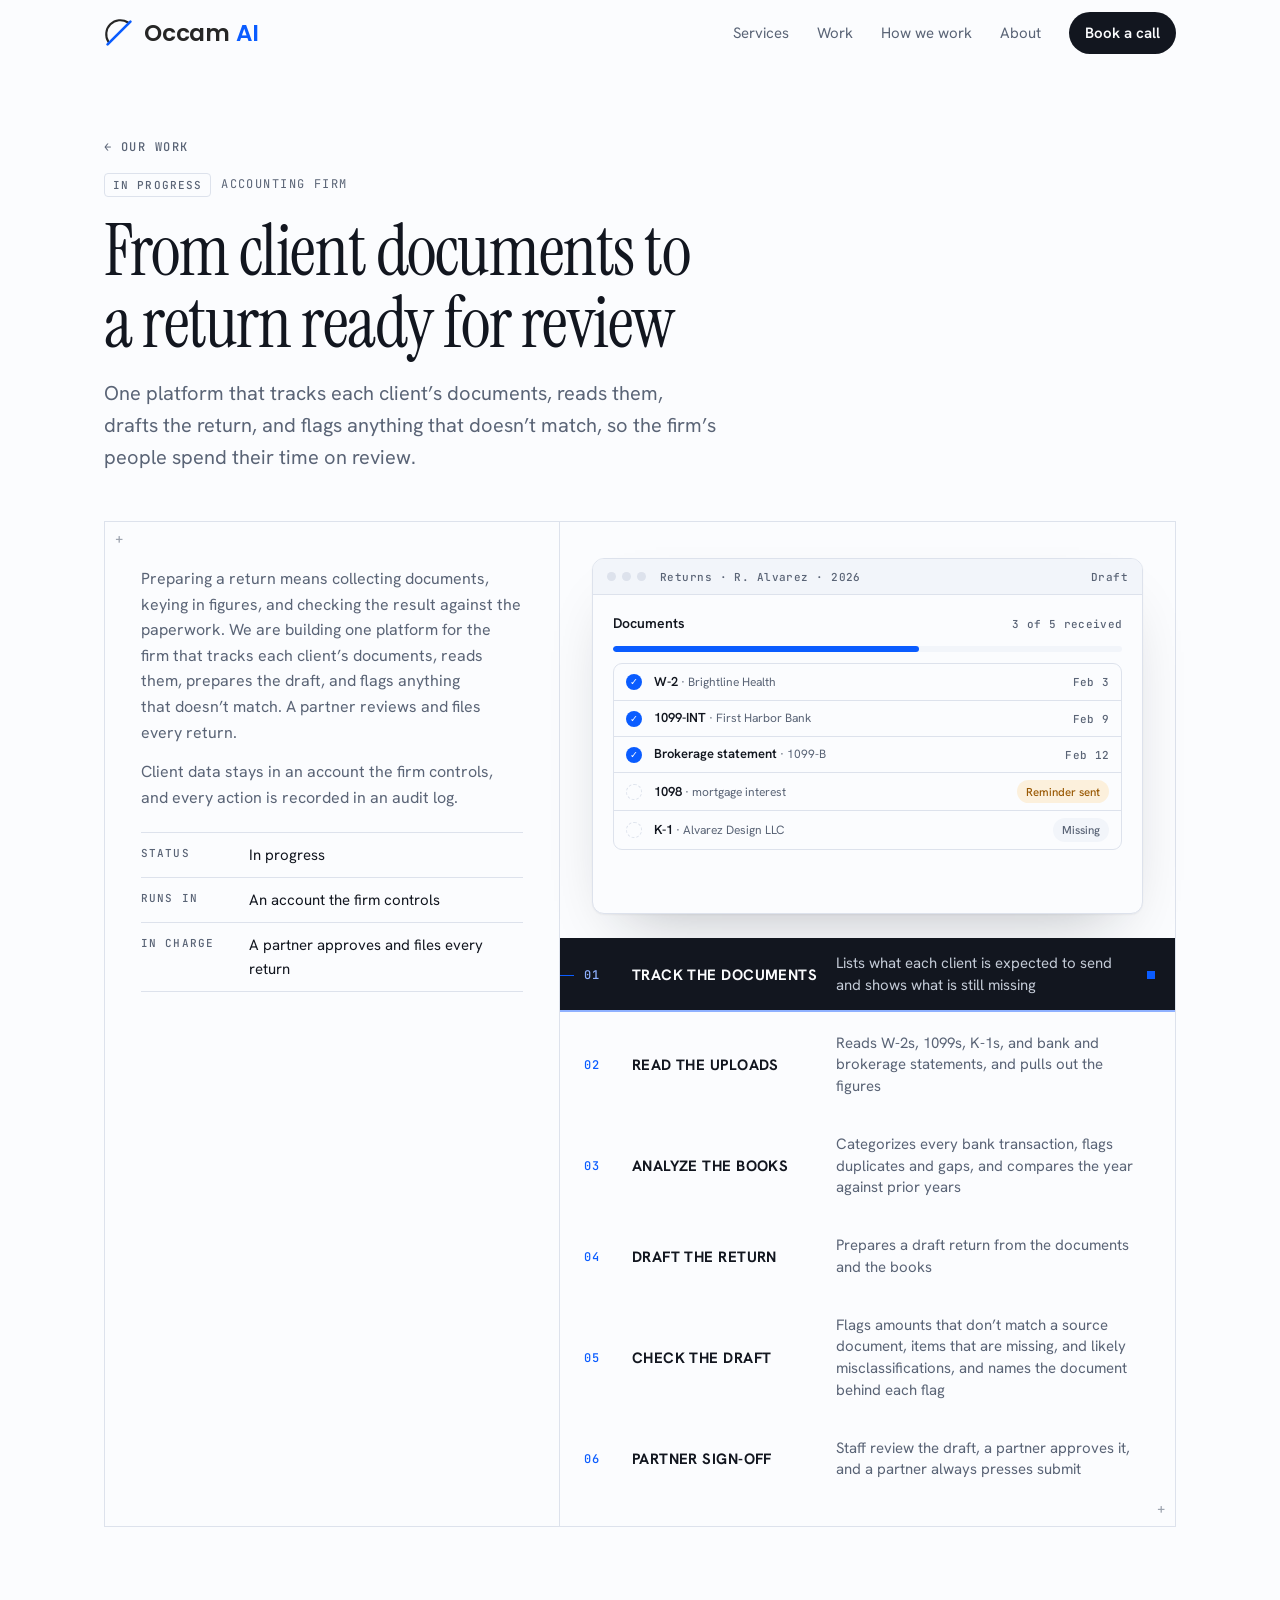
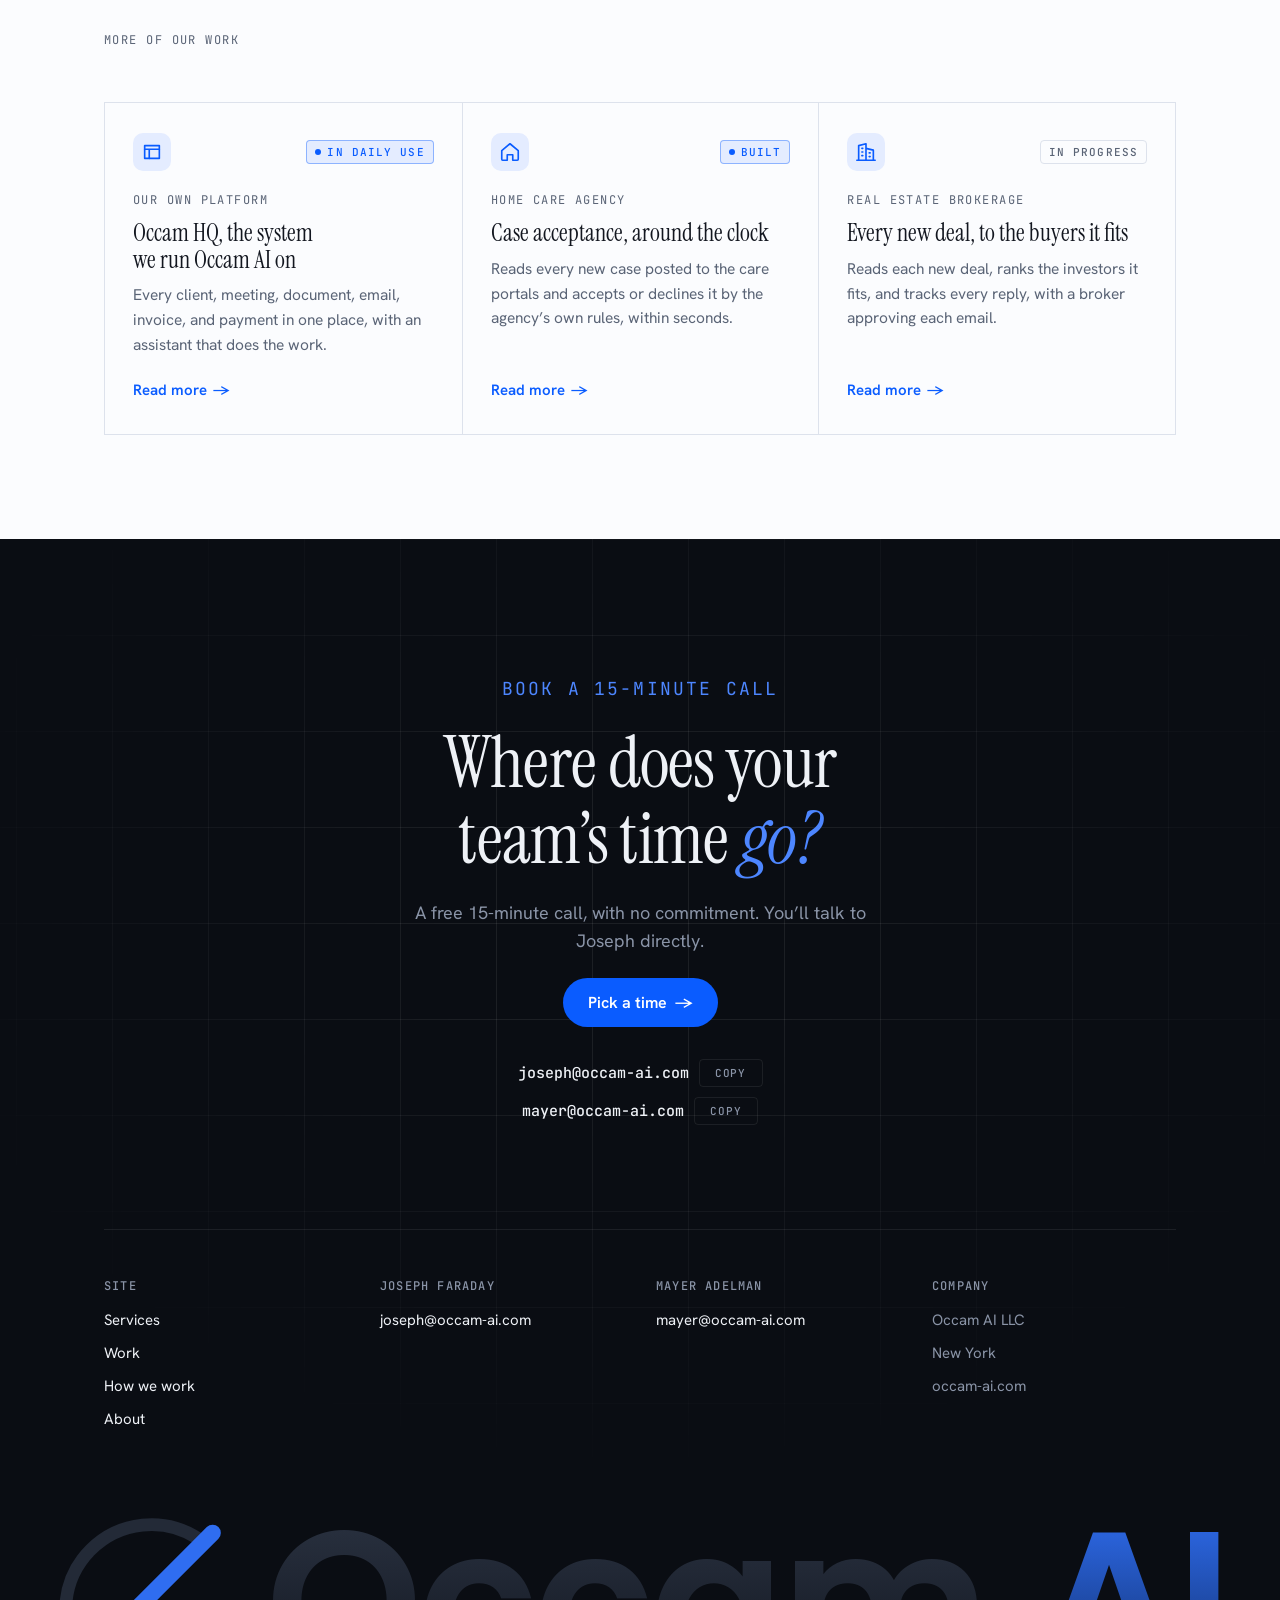
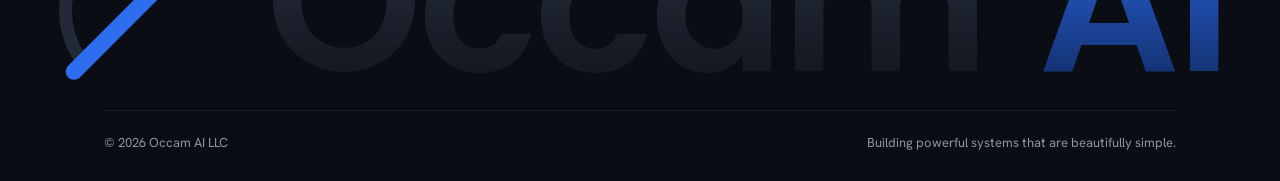
==== work/accounting/index.html @ b61a9ac0 "Landing page: services first, Occam HQ featured, a page per project The three-feed hero screen neede" ====
<!doctype html>
<html lang="en">
<head>
<meta charset="utf-8">
<meta name="viewport" content="width=device-width, initial-scale=1, viewport-fit=cover">
<title>Tax returns for an accounting firm | Occam AI</title>
<meta name="description" content="One platform that tracks each client's documents, reads them, drafts the return, and flags anything that doesn't match, so the firm's people spend their time on review.">
<meta property="og:title" content="Tax returns for an accounting firm | Occam AI">
<meta property="og:description" content="One platform that tracks each client's documents, reads them, drafts the return, and flags anything that doesn't match, so the firm's people spend their time on review.">
<meta property="og:type" content="article">
<meta property="og:url" content="https://occam-ai.com/work/accounting/">
<meta property="og:site_name" content="Occam AI">
<meta property="og:image" content="https://occam-ai.com/brand/occam-og.png">
<meta name="twitter:card" content="summary_large_image">
<link rel="canonical" href="https://occam-ai.com/work/accounting/">
<meta name="theme-color" content="#fbfcfe" media="(prefers-color-scheme: light)">
<meta name="theme-color" content="#0c0f15" media="(prefers-color-scheme: dark)">
<link rel="apple-touch-icon" href="/brand/occam-mark-dark-1024.png">
<link rel="icon" href="data:image/svg+xml,%3Csvg xmlns=%27http://www.w3.org/2000/svg%27 viewBox=%270 0 100 100%27%3E%3Cpath d=%27M80 15 A47 47 0 0 0 15 80%27 fill=%27none%27 stroke=%27%23262626%27 stroke-width=%278%27 stroke-linecap=%27round%27/%3E%3Cline x1=%2788%27 y1=%2712%27 x2=%2712%27 y2=%2788%27 stroke=%27%230a5cff%27 stroke-width=%2710%27 stroke-linecap=%27round%27/%3E%3C/svg%3E">
<link rel="preconnect" href="https://fonts.googleapis.com">
<link rel="preconnect" href="https://fonts.gstatic.com" crossorigin>
<link rel="stylesheet" href="https://fonts.googleapis.com/css2?family=Poppins:wght@600&family=Hanken+Grotesk:wght@400;500;600;700&family=Instrument+Serif:ital@0;1&family=JetBrains+Mono:wght@400;500&display=swap">
<link rel="stylesheet" href="/site.css">
</head>
<body>
<a class="skip" href="#top">Skip to content</a>

<header class="nav">
  <div class="wrap">
    <a class="wordmark" href="/" aria-label="Occam AI home"><svg class="mark" viewBox="0 0 100 100" aria-hidden="true"><path d="M80 15 A47 47 0 0 0 15 80" fill="none" stroke="currentColor" stroke-width="7" stroke-linecap="round"/><line x1="88" y1="12" x2="12" y2="88" stroke="var(--accent)" stroke-width="9" stroke-linecap="round"/></svg><b>Occam</b> <span>AI</span></a>
    <nav aria-label="Main">
      <a href="/#services">Services</a>
      <a href="/#work">Work</a>
      <a href="/#process">How we work</a>
      <a href="/#about">About</a>
      <a class="nav-cta" href="https://calendar.google.com/calendar/appointments/schedules/AcZssZ1BsZFPQtZ1KyxTqXxMqfq23Ot45t5nYzURJD05WegzdyhnSSpEqZoWFcHmvjwesI8s2moPnXZu" target="_blank" rel="noopener">Book a call</a>
    </nav>
  </div>
</header>

<main id="top">
  <div class="wrap">
    <div class="page-head">
      <a class="crumb" href="/#work">&larr; Our work</a>
      <div class="case-meta"><span class="tag">In progress</span><p class="eyebrow">Accounting firm</p></div>
      <h1>From client documents to a return ready for review</h1>
      <p class="lede">One platform that tracks each client&rsquo;s documents, reads them, drafts the return, and flags anything that doesn&rsquo;t match, so the firm&rsquo;s people spend their time on review.</p>
    </div>
  </div>

  <section class="work page-case">
    <div class="wrap">
      <article class="case reveal">
        <div class="case-info">
          <div class="sticky">
            <p>Preparing a return means collecting documents, keying in figures, and checking the result against the paperwork. We are building one platform for the firm that tracks each client&rsquo;s documents, reads them, prepares the draft, and flags anything that doesn&rsquo;t match. A partner reviews and files every return.</p>
            <p>Client data stays in an account the firm controls, and every action is recorded in an audit log.</p>
            <dl class="case-facts">
              <div><dt>Status</dt><dd>In progress</dd></div>
              <div><dt>Runs in</dt><dd>An account the firm controls</dd></div>
              <div><dt>In charge</dt><dd>A partner approves and files every return</dd></div>
            </dl>
          </div>
        </div>
        <div class="case-stage">
        <div class="screen" aria-hidden="true">
          <div class="chrome"><i></i><i></i><i></i><span class="t">Returns &middot; R. Alvarez &middot; 2026</span><span class="r">Draft</span></div>
          <div class="panes">
            <div class="pane">
              <div class="ph st"><b>Documents</b><span class="mono">3 of 5 received</span></div>
              <div class="track st" style="--i:1;--w:60%"><i></i></div>
              <div class="rows" style="--cols:16px minmax(0,1fr) auto">
                <div class="row st" style="--i:2"><span class="ok">&#10003;</span><span class="v">W-2 <small>&middot; Brightline Health</small></span><span class="mono">Feb 3</span></div>
                <div class="row st" style="--i:3"><span class="ok">&#10003;</span><span class="v">1099-INT <small>&middot; First Harbor Bank</small></span><span class="mono">Feb 9</span></div>
                <div class="row st" style="--i:4"><span class="ok">&#10003;</span><span class="v">Brokerage statement <small>&middot; 1099-B</small></span><span class="mono">Feb 12</span></div>
                <div class="row st" style="--i:5"><span class="ok o"></span><span class="v">1098 <small>&middot; mortgage interest</small></span><span class="chip a">Reminder sent</span></div>
                <div class="row st" style="--i:6"><span class="ok o"></span><span class="v">K-1 <small>&middot; Alvarez Design LLC</small></span><span class="chip g">Missing</span></div>
              </div>
            </div>
            <div class="pane">
              <div class="ph st"><b>W-2 &middot; Brightline Health</b><span class="chip b">14 fields read</span></div>
              <div class="read">
                <div class="doc st" style="--i:1"><span class="h"></span><span style="--w:70%"></span><span style="--w:90%"></span><span></span><span style="--w:45%"></span><span style="--w:80%"></span><span style="--w:62%"></span><span></span><span style="--w:76%"></span><span style="--w:54%"></span><span style="--w:88%"></span><span style="--w:40%"></span><span style="--w:72%"></span><i class="scan"></i></div>
                <div class="rows" style="--cols:minmax(0,1fr) auto">
                  <div class="row st fl" style="--i:2"><span class="k">Box 1 &middot; Wages</span><span class="v">$84,210.00</span></div>
                  <div class="row st fl" style="--i:3"><span class="k">Box 2 &middot; Federal tax withheld</span><span class="v">$11,846.00</span></div>
                  <div class="row st fl" style="--i:4"><span class="k">Box 12a &middot; 401(k)</span><span class="v">$9,500.00</span></div>
                  <div class="row st fl" style="--i:5"><span class="k">Box 16 &middot; State wages</span><span class="v">$84,210.00</span></div>
                  <div class="row st fl" style="--i:6"><span class="k">Box 17 &middot; State tax</span><span class="v">$4,512.00</span></div>
                </div>
              </div>
            </div>
            <div class="pane">
              <div class="ph st"><b>Bank transactions</b><span class="mono">1,284 categorized</span></div>
              <div class="rows" style="--cols:96px minmax(0,1fr) 42px">
                <div class="row st" style="--i:1"><span class="k">Payroll</span><span class="track" style="--w:88%"><i></i></span><span class="mono">412</span></div>
                <div class="row st" style="--i:2"><span class="k">Rent</span><span class="track" style="--w:30%"><i></i></span><span class="mono">24</span></div>
                <div class="row st" style="--i:3"><span class="k">Software</span><span class="track" style="--w:56%"><i></i></span><span class="mono">186</span></div>
                <div class="row st" style="--i:4"><span class="k">Travel</span><span class="track" style="--w:40%"><i></i></span><span class="mono">97</span></div>
                <div class="row st" style="--i:5"><span class="k">Meals</span><span class="track" style="--w:64%"><i></i></span><span class="mono">235</span></div>
              </div>
              <div class="chips st" style="--i:7"><span class="chip a">2 possible duplicates</span><span class="chip a">No August statement</span><span class="chip g">Software +38% on 2025</span></div>
            </div>
            <div class="pane">
              <div class="ph st"><b>Form 1040 &middot; draft</b><span class="mono">from 3 documents and the books</span></div>
              <div class="rows" style="--cols:minmax(0,1fr) auto">
                <div class="row st" style="--i:1"><span class="k">Wages</span><span class="v" data-to="84210">84,210</span></div>
                <div class="row st" style="--i:2"><span class="k">Taxable interest</span><span class="v" data-to="642">642</span></div>
                <div class="row st" style="--i:3"><span class="k">Capital gains</span><span class="v" data-to="3905">3,905</span></div>
                <div class="row st" style="--i:4"><span class="k">Business income &middot; Schedule C</span><span class="v" data-to="41370">41,370</span></div>
                <div class="row st fl" style="--i:6"><span class="v">Total income</span><span class="v" data-to="130127">130,127</span></div>
              </div>
            </div>
            <div class="pane">
              <div class="ph st"><b>Checks</b><span class="chip a">3 flags</span></div>
              <div class="rows multi" style="--cols:16px minmax(0,1fr)">
                <div class="row st" style="--i:1"><span class="ok a">!</span><span class="v">Interest is $642 on the draft, $662 on the 1099-INT <small>&middot; First Harbor Bank 1099-INT</small></span></div>
                <div class="row st" style="--i:2"><span class="ok a">!</span><span class="v">K-1 not received yet <small>&middot; Alvarez Design LLC</small></span></div>
                <div class="row st" style="--i:3"><span class="ok a">!</span><span class="v">$1,240 &ldquo;Equipment&rdquo; may need depreciating <small>&middot; bank, Mar 14</small></span></div>
                <div class="row st" style="--i:4"><span class="ok">&#10003;</span><span>Wages and withholding match the W-2</span></div>
                <div class="row st" style="--i:5"><span class="ok">&#10003;</span><span>Capital gains match the 1099-B</span></div>
              </div>
            </div>
            <div class="pane">
              <div class="ph st"><b>Review</b><span class="mono">R. Alvarez &middot; 2026</span></div>
              <div class="tl">
                <div class="st" style="--i:1"><span class="mono">Feb 18</span><b>Draft prepared</b><span class="ok">&#10003;</span></div>
                <div class="st" style="--i:2"><span class="mono">Feb 19</span><b>Flags resolved, 3 of 3</b><span class="ok">&#10003;</span></div>
                <div class="st" style="--i:3"><span class="mono">Feb 19</span><b>Reviewed by J. Park</b><span class="ok">&#10003;</span></div>
                <div class="st" style="--i:4"><span class="mono">Feb 20</span><b>Approved by S. Klein, partner</b><span class="ok">&#10003;</span></div>
              </div>
              <div class="ph st" style="--i:6;justify-content:flex-end;gap:8px"><span class="mono">Only a partner can submit</span><span class="btnx p">Submit return</span></div>
            </div>
          </div>
        </div>
        <ol class="flow" aria-label="How the accounting platform works">
          <li><span class="n">01</span><strong>Track the documents</strong><span class="d">Lists what each client is expected to send and shows what is still missing</span><span class="dot" aria-hidden="true"></span></li>
          <li><span class="n">02</span><strong>Read the uploads</strong><span class="d">Reads W-2s, 1099s, K-1s, and bank and brokerage statements, and pulls out the figures</span><span class="dot" aria-hidden="true"></span></li>
          <li><span class="n">03</span><strong>Analyze the books</strong><span class="d">Categorizes every bank transaction, flags duplicates and gaps, and compares the year against prior years</span><span class="dot" aria-hidden="true"></span></li>
          <li><span class="n">04</span><strong>Draft the return</strong><span class="d">Prepares a draft return from the documents and the books</span><span class="dot" aria-hidden="true"></span></li>
          <li><span class="n">05</span><strong>Check the draft</strong><span class="d">Flags amounts that don&rsquo;t match a source document, items that are missing, and likely misclassifications, and names the document behind each flag</span><span class="dot" aria-hidden="true"></span></li>
          <li><span class="n">06</span><strong>Partner sign-off</strong><span class="d">Staff review the draft, a partner approves it, and a partner always presses submit</span><span class="dot" aria-hidden="true"></span></li>
        </ol>
        </div>
      </article>
    </div>
  </section>

  <section class="next" aria-labelledby="next-h">
    <div class="wrap">
      <div class="section-head"><p class="eyebrow" id="next-h">More of our work</p></div>
      <div class="projects">
        <a class="proj" href="/work/occam-hq/">
          <div class="proj-top"><svg viewBox="0 0 24 24" aria-hidden="true"><path d="M4 5h16v14H4z"/><path d="M4 9h16M9 9v10"/></svg><span class="tag live">In daily use</span></div>
          <p class="eyebrow">Our own platform</p>
          <h3>Occam HQ, the system we run Occam&nbsp;AI&nbsp;on</h3>
          <p>Every client, meeting, document, email, invoice, and payment in one place, with an assistant that does the work.</p>
          <span class="more">Read more <span class="arrow" aria-hidden="true">&rarr;</span></span>
        </a>
        <a class="proj" href="/work/home-care/">
          <div class="proj-top"><svg viewBox="0 0 24 24" aria-hidden="true"><path d="M3 10.5 12 3l9 7.5V20a1 1 0 0 1-1 1h-5v-6H9v6H4a1 1 0 0 1-1-1z"/></svg><span class="tag live">Built</span></div>
          <p class="eyebrow">Home care agency</p>
          <h3>Case acceptance, around the clock</h3>
          <p>Reads every new case posted to the care portals and accepts or declines it by the agency&rsquo;s own rules, within seconds.</p>
          <span class="more">Read more <span class="arrow" aria-hidden="true">&rarr;</span></span>
        </a>
        <a class="proj" href="/work/real-estate/">
          <div class="proj-top"><svg viewBox="0 0 24 24" aria-hidden="true"><path d="M4 21V5l8-2v18M12 8l8 2v11M2 21h20M7.5 8h1M7.5 12h1M7.5 16h1M15.5 13h1M15.5 17h1"/></svg><span class="tag">In progress</span></div>
          <p class="eyebrow">Real estate brokerage</p>
          <h3>Every new deal, to the buyers it fits</h3>
          <p>Reads each new deal, ranks the investors it fits, and tracks every reply, with a broker approving each email.</p>
          <span class="more">Read more <span class="arrow" aria-hidden="true">&rarr;</span></span>
        </a>
      </div>
    </div>
  </section>

  <section id="contact" class="closing">
    <div class="wrap">
      <div class="cta reveal">
        <p class="eyebrow" style="color:var(--d-accent)">Book a 15-minute call</p>
        <h2>Where does your team&rsquo;s time <em>go?</em></h2>
        <p>A free 15-minute call, with no commitment. You&rsquo;ll talk to Joseph directly.</p>
        <a class="btn btn-primary" href="https://calendar.google.com/calendar/appointments/schedules/AcZssZ1BsZFPQtZ1KyxTqXxMqfq23Ot45t5nYzURJD05WegzdyhnSSpEqZoWFcHmvjwesI8s2moPnXZu" target="_blank" rel="noopener">Pick a time <span class="arrow" aria-hidden="true">&rarr;</span></a>
        <div class="email-list">
          <div class="email-row">
            <a class="email" href="mailto:joseph@occam-ai.com">joseph@occam-ai.com</a>
            <button class="copy" type="button" data-copy="joseph@occam-ai.com" aria-label="Copy Joseph's email">Copy</button>
          </div>
          <div class="email-row">
            <a class="email" href="mailto:mayer@occam-ai.com">mayer@occam-ai.com</a>
            <button class="copy" type="button" data-copy="mayer@occam-ai.com" aria-label="Copy Mayer's email">Copy</button>
          </div>
        </div>
      </div>

      <footer>
        <div class="foot-cols">
          <div>
            <h4>Site</h4>
            <ul>
              <li><a href="/#services">Services</a></li>
              <li><a href="/#work">Work</a></li>
              <li><a href="/#process">How we work</a></li>
              <li><a href="/#about">About</a></li>
            </ul>
          </div>
          <div>
            <h4>Joseph Faraday</h4>
            <ul>
              <li><a href="mailto:joseph@occam-ai.com">joseph@occam-ai.com</a></li>
            </ul>
          </div>
          <div>
            <h4>Mayer Adelman</h4>
            <ul>
              <li><a href="mailto:mayer@occam-ai.com">mayer@occam-ai.com</a></li>
            </ul>
          </div>
          <div>
            <h4>Company</h4>
            <ul>
              <li>Occam AI LLC</li>
              <li>New York</li>
              <li>occam-ai.com</li>
            </ul>
          </div>
        </div>
        <div class="bigmark" aria-hidden="true">
          <svg viewBox="0 0 100 100"><path d="M80 15 A47 47 0 0 0 15 80" fill="none" stroke="currentColor" stroke-width="7" stroke-linecap="round"/><line x1="88" y1="12" x2="12" y2="88" stroke="#2f6df0" stroke-width="9" stroke-linecap="round"/></svg>
          <span class="o">Occam</span><span class="a">AI</span>
        </div>
        <div class="legal">
          <span>&copy; <span id="year">2026</span> Occam AI LLC</span>
          <span>Building powerful systems that are beautifully simple.</span>
        </div>
      </footer>
    </div>
  </section>
</main>

<script src="/site.js"></script>
</body>
</html>
---- site.css ----
/* Layout: a centered hero over a drifting grid ribbon, ruled "blueprint" bands for the work,
   and a dark closing section. The logo's blue razor line is the one accent throughout. */
:root {
  --bg: #fbfcfe;
  --surface: #f2f5fa;
  --fg: #12161f;
  --muted: #5a6476;
  --line: #dde2ec;
  --accent: #0a5cff;
  --ink: #262626;
  --accent-soft: #e4ecff;
  --grid-line: rgba(18, 22, 31, 0.085);
  --step-bg: #12161f; --step-fg: #fbfcfe; --step-muted: #c3cad6; --step-n: #8fb1ff;
  --amber: #9a5a06; --amber-soft: #fcf0dc;
  --shadow: 0 1px 2px rgba(18, 22, 31, .05), 0 30px 64px -32px rgba(18, 22, 31, .3);
  --font-display: "Instrument Serif", Georgia, "Times New Roman", serif;
  --font-body: "Hanken Grotesk", system-ui, -apple-system, "Segoe UI", sans-serif;
  --font-mono: "JetBrains Mono", ui-monospace, "SF Mono", Menlo, monospace;
  --font-brand: "Poppins", "Hanken Grotesk", system-ui, sans-serif;
  --max: 1120px;
  color-scheme: light;
}
@media (prefers-color-scheme: dark) {
  :root:not([data-theme="light"]) {
    --bg: #0c0f15; --surface: #131822; --fg: #e8ecf3; --muted: #97a1b3;
    --line: #242c39; --accent: #4d86ff; --ink: #eef1f6; --accent-soft: #18223a;
    --grid-line: rgba(232, 236, 243, 0.075); color-scheme: dark;
    --step-bg: #18223a; --step-fg: #f3f6fb; --step-muted: #b4bfd2; --step-n: #8fb1ff;
    --amber: #f0b45a; --amber-soft: #2b2214; --shadow: 0 1px 2px rgba(0, 0, 0, .3), 0 30px 64px -32px rgba(0, 0, 0, .8);
  }
}
:root[data-theme="dark"] {
  --bg: #0c0f15; --surface: #131822; --fg: #e8ecf3; --muted: #97a1b3;
  --line: #242c39; --accent: #4d86ff; --ink: #eef1f6; --accent-soft: #18223a;
  --grid-line: rgba(232, 236, 243, 0.075); color-scheme: dark;
  --step-bg: #18223a; --step-fg: #f3f6fb; --step-muted: #b4bfd2; --step-n: #8fb1ff;
  --amber: #f0b45a; --amber-soft: #2b2214; --shadow: 0 1px 2px rgba(0, 0, 0, .3), 0 30px 64px -32px rgba(0, 0, 0, .8);
}
* { box-sizing: border-box; }
html { scroll-behavior: smooth; scroll-padding-top: 76px; }
@media (prefers-reduced-motion: reduce) { html { scroll-behavior: auto; } }
body {
  margin: 0; background: var(--bg); color: var(--fg);
  font-family: var(--font-body); font-size: 17px; line-height: 1.6;
  -webkit-font-smoothing: antialiased; overflow-x: clip;
}
a { color: inherit; }
::selection { background: var(--accent); color: #fff; }
.skip { position: absolute; left: 16px; top: -64px; z-index: 30; background: var(--fg); color: var(--bg); padding: 10px 16px; border-radius: 999px; font-weight: 600; font-size: 15px; text-decoration: none; transition: top .15s; }
.skip:focus { top: 12px; }
a:focus-visible, button:focus-visible { outline: 2px solid var(--accent); outline-offset: 3px; border-radius: 4px; }
.wrap { max-width: var(--max); margin: 0 auto; padding-inline: 24px; }
@media (max-width: 480px) { .wrap { padding-inline: 16px; } }

/* Nav */
header.nav {
  position: sticky; top: 0; z-index: 20; padding-top: env(safe-area-inset-top, 0px);
  background: color-mix(in srgb, var(--bg) 86%, transparent);
  backdrop-filter: blur(12px); -webkit-backdrop-filter: blur(12px);
  border-bottom: 1px solid transparent; transition: border-color .2s, background .2s;
}
header.nav.scrolled { border-bottom-color: var(--line); }
.nav .wrap { display: flex; align-items: center; justify-content: space-between; gap: 16px; padding-block: 12px; }
.wordmark { display: inline-flex; align-items: center; gap: 10px; font-family: var(--font-brand); font-weight: 600; font-size: 23px; letter-spacing: -0.01em; text-decoration: none; color: var(--ink); }
.wordmark b { font-weight: 600; }
.wordmark .mark { width: 30px; height: 30px; flex: none; }
.wordmark span { color: var(--accent); margin-left: -0.15em; }
.nav nav { display: flex; align-items: center; gap: 28px; font-size: 15px; }
.nav nav a { text-decoration: none; color: var(--muted); transition: color .15s; }
.nav nav a:hover, .nav nav a[aria-current] { color: var(--fg); }
.nav nav a:not(.nav-cta) { position: relative; padding-block: 6px; }
.nav nav a:not(.nav-cta)::after { content: ""; position: absolute; left: 0; right: 0; bottom: 0; height: 1.5px; background: var(--accent); transform: scaleX(0); transform-origin: left; transition: transform .25s ease; }
.nav nav a[aria-current]::after { transform: scaleX(1); }
@media (prefers-reduced-motion: reduce) { .nav nav a:not(.nav-cta)::after, .skip, .btn .arrow, .cell::after, .flow li, .flow li::before { transition: none; } }
.nav nav a.nav-cta {
  color: var(--bg); background: var(--fg); font-weight: 600; padding: 9px 16px; border-radius: 999px;
}
.nav nav a.nav-cta:hover { color: var(--bg); background: var(--accent); }
@media (max-width: 720px) { .nav nav a:not(.nav-cta) { display: none; } }

/* Type */
.eyebrow { font-family: var(--font-mono); font-size: 12px; letter-spacing: 0.12em; text-transform: uppercase; color: var(--muted); margin: 0; }
.eyebrow.blue { color: var(--accent); }
h1, h2, h3 { text-wrap: balance; margin: 0; }
h1 { font-family: var(--font-display); font-weight: 400; font-size: clamp(46px, 7.6vw, 92px); line-height: 1; letter-spacing: -0.02em; }
h1 em, h2 em { font-style: italic; color: var(--accent); }
h2 { font-family: var(--font-display); font-weight: 400; font-size: clamp(34px, 4.6vw, 54px); line-height: 1.05; letter-spacing: -0.01em; }
h3 { font-size: 19px; font-weight: 600; line-height: 1.3; }
p { margin: 0; text-wrap: pretty; }
.lede { font-size: clamp(18px, 2vw, 20px); color: var(--muted); max-width: 56ch; }

section { padding-block: 104px; }
@media (max-width: 640px) { section { padding-block: 68px; } }
.section-head { display: grid; gap: 16px; margin-bottom: 52px; max-width: 720px; }

/* Buttons */
.btn {
  display: inline-flex; align-items: center; gap: 8px; padding: 13px 24px; border-radius: 999px;
  font: 600 16px var(--font-body); text-decoration: none; border: 1px solid transparent; cursor: pointer;
  transition: background .15s, border-color .15s, transform .15s;
}
.btn-primary { background: #0a5cff; color: #fff; }
.btn-primary:hover { background: #0047d6; }
.btn:active { transform: translateY(1px); }
.btn-ghost { border-color: var(--line); color: var(--fg); background: var(--bg); }
.btn-ghost:hover { border-color: var(--muted); }
.btn .arrow { transition: transform .15s; }
.btn:hover .arrow { transform: translateX(3px); }

/* Hero */
.hero { position: relative; padding-block: 0; overflow: hidden; }
#grid { position: absolute; inset: 0; width: 100%; height: 100%; pointer-events: none;
  -webkit-mask-image: linear-gradient(to bottom, #000 55%, transparent 92%);
          mask-image: linear-gradient(to bottom, #000 55%, transparent 92%); }
.hero-inner { position: relative; display: grid; justify-items: center; text-align: center; gap: 26px; padding-block: 108px 72px; }
.hero-inner h1 { max-width: 17ch; }
.hero-inner .lede { max-width: 50ch; color: var(--fg); opacity: .78; }
.actions { display: flex; flex-wrap: wrap; justify-content: center; align-items: center; gap: 12px; margin-top: 10px; }
.ticks { font: 500 13px var(--font-mono); color: var(--accent); letter-spacing: 0.3em; user-select: none; }
@media (max-width: 640px) { .hero-inner { padding-block: 84px 48px; } .ticks { display: none; } }

/* Razor band */
.razor { padding-block: 0; }
.razor .wrap { position: relative; display: grid; justify-items: center; text-align: center; gap: 14px; padding-block: 72px; border-block: 1px solid var(--line); overflow: hidden; }
.razor svg { width: 44px; height: 44px; color: var(--ink); }
.razor blockquote { margin: 0; display: grid; gap: 12px; justify-items: center; }
.razor q { font-family: var(--font-display); font-style: italic; font-size: clamp(28px, 4vw, 46px); line-height: 1.12; quotes: none; max-width: 22ch; }
.razor cite { font-style: normal; font-size: 15px; color: var(--muted); max-width: 54ch; }

/* Work: ruled blueprint bands */
.work-head { display: grid; grid-template-columns: 1.25fr 1fr; border: 1px solid var(--line); border-bottom: 0; }
.work-head > div { padding: 36px; display: grid; gap: 14px; align-content: end; }
.work-head > div + div { border-left: 1px solid var(--line); }
.work-head p:not(.eyebrow) { color: var(--muted); }
.case { position: relative; display: grid; grid-template-columns: minmax(0, 0.85fr) minmax(0, 1.15fr); border: 1px solid var(--line); border-bottom: 0; }
.case:last-child { border-bottom: 1px solid var(--line); }
.case::before, .case::after { content: "+"; position: absolute; font: 400 14px/1 var(--font-mono); color: var(--muted); opacity: .6; }
.case::before { left: 10px; top: 10px; }
.case::after { right: 10px; bottom: 10px; }
.case-info { padding: 44px 36px; display: grid; gap: 14px; align-content: start; border-right: 1px solid var(--line); }
.case-info .sticky { position: sticky; top: 100px; display: grid; gap: 14px; }
.case-meta { display: flex; flex-wrap: wrap; align-items: center; gap: 10px; }
.tag { font: 500 11px var(--font-mono); letter-spacing: 0.1em; text-transform: uppercase; padding: 4px 8px; border: 1px solid var(--line); border-radius: 4px; color: var(--muted); }
.tag.live { color: var(--accent); border-color: color-mix(in srgb, var(--accent) 40%, transparent); background: var(--accent-soft); }
.case-info h3 { font-family: var(--font-display); font-weight: 400; font-size: clamp(28px, 3vw, 36px); line-height: 1.08; }
.case-info p { color: var(--muted); font-size: 16px; }
.flow { list-style: none; margin: 0; padding: 36px 0; display: grid; align-content: center; gap: 6px; }
.flow li {
  position: relative; display: grid; grid-template-columns: 34px minmax(0, 190px) minmax(0, 1fr) 8px; gap: 14px; align-items: center;
  padding: 15px 20px 15px 24px; color: var(--fg);
  transition: background .25s ease, color .25s ease;
}
.flow .n { font: 500 12px var(--font-mono); letter-spacing: 0.08em; color: var(--accent); }
.flow strong { font-size: 15px; font-weight: 700; letter-spacing: 0.03em; text-transform: uppercase; }
.flow .d { font-size: 15px; line-height: 1.45; color: var(--muted); transition: color .25s ease; }
.flow .dot { width: 8px; height: 8px; background: var(--accent); opacity: 0; transition: opacity .25s ease; }
.flow li::before { content: ""; position: absolute; left: 0; top: 50%; width: 14px; height: 1px; background: var(--accent); transform: scaleX(0); transform-origin: left; transition: transform .3s ease; }
.flow li.on { background: var(--step-bg); color: var(--step-fg); }
.flow li.on .d { color: var(--step-muted); }
.flow li.on .n { color: var(--step-n); }
.flow li.on .dot { opacity: 1; }
.flow li.on::before { transform: scaleX(1); }
@media (max-width: 900px) {
  .work-head, .case { grid-template-columns: 1fr; }
  .work-head > div + div { border-left: 0; border-top: 1px solid var(--line); }
  .work-head > div { padding: 28px 24px; }
  .case-info { border-right: 0; border-bottom: 1px solid var(--line); padding: 36px 24px 28px; }
  .case-info .sticky { position: static; }
  .flow { padding: 16px 0; }
}
@media (max-width: 560px) {
  .flow li { grid-template-columns: 30px minmax(0, 1fr); padding: 14px 16px; row-gap: 4px; }
  .flow .d { grid-column: 2; }
  .flow .dot { display: none; }
}

/* Services */
.services { display: grid; grid-template-columns: repeat(3, 1fr); border: 1px solid var(--line); }
.service { padding: 32px 28px 36px; display: grid; gap: 12px; align-content: start; min-width: 0; position: relative; transition: background .2s; }
.service + .service { border-left: 1px solid var(--line); }
.service:hover { background: var(--surface); }
.service p { color: var(--muted); font-size: 16px; }
.service .label { font: 500 12px var(--font-mono); letter-spacing: 0.1em; text-transform: uppercase; color: var(--muted); }
@media (max-width: 820px) {
  .services { grid-template-columns: 1fr; }
  .service + .service { border-left: 0; border-top: 1px solid var(--line); }
}

/* Process */
.alt { background: var(--surface); border-block: 1px solid var(--line); }
.steps { list-style: none; margin: 0; padding: 0; display: grid; grid-template-columns: repeat(3, 1fr); gap: 0; position: relative; }
.steps::before { content: ""; position: absolute; left: 0; right: 0; top: 7px; height: 1px; background: var(--line); }
.steps li { display: grid; gap: 12px; align-content: start; min-width: 0; padding-right: 36px; position: relative; padding-top: 44px; }
.steps li::before { content: ""; position: absolute; left: 0; top: 0; width: 15px; height: 15px; background: var(--accent); }
.steps .when { font: 500 12px var(--font-mono); letter-spacing: 0.1em; text-transform: uppercase; color: var(--accent); }
.steps h3 { font-family: var(--font-display); font-weight: 400; font-size: 30px; line-height: 1.1; }
.steps p { color: var(--muted); font-size: 16px; }
@media (max-width: 760px) {
  .steps { grid-template-columns: 1fr; gap: 36px; }
  .steps::before { left: 7px; right: auto; top: 0; bottom: 0; width: 1px; height: auto; }
  .steps li { padding: 0 0 0 40px; }
}

/* About */
.about { display: grid; gap: 56px; }
.about-story { display: grid; grid-template-columns: 1fr 1fr; gap: 48px; align-items: start; }
.about-story .head { display: grid; gap: 16px; }
.story { display: grid; gap: 16px; }
.story p { color: var(--muted); font-size: 18px; }
.story p:first-child { color: var(--fg); }
@media (max-width: 820px) { .about-story { grid-template-columns: 1fr; gap: 24px; } }
.team { display: grid; grid-template-columns: repeat(2, 1fr); border: 1px solid var(--line); }
.person { display: grid; grid-template-columns: 56px 1fr; gap: 18px; align-items: stretch; padding: 32px 28px; min-width: 0; }
.person + .person { border-left: 1px solid var(--line); }
.initials {
  width: 56px; height: 56px; align-self: start; border-radius: 50%; background: var(--accent-soft); color: var(--accent);
  display: grid; place-items: center; font: 600 18px var(--font-body); letter-spacing: 0.02em;
  position: relative; overflow: hidden;
}
/* The photo from Occam HQ covers the initials; if it fails to load it removes itself and the initials show. */
.initials img { position: absolute; inset: 0; width: 100%; height: 100%; object-fit: cover; border-radius: 50%; color: transparent; }
.person .role { font: 500 12px var(--font-mono); color: var(--accent); letter-spacing: 0.08em; text-transform: uppercase; margin-bottom: 8px; }
.person-body { display: flex; flex-direction: column; gap: 4px; min-width: 0; height: 100%; }
.person-body > p:not(.role) { color: var(--muted); font-size: 16px; }
.contact-lines { margin: auto 0 0; padding-top: 18px; display: grid; gap: 6px; }
.contact-lines div { display: grid; grid-template-columns: 56px 1fr; gap: 8px; align-items: baseline; }
.contact-lines dt { font: 500 12px var(--font-mono); letter-spacing: 0.08em; text-transform: uppercase; color: var(--muted); }
.contact-lines dd { margin: 0; font: 500 15px var(--font-mono); min-width: 0; overflow-wrap: anywhere; }
.contact-lines a { color: var(--fg); text-decoration: none; }
.contact-lines a:hover { color: var(--accent); }
@media (max-width: 820px) {
  .team { grid-template-columns: 1fr; }
  .person + .person { border-left: 0; border-top: 1px solid var(--line); }
  .person { padding: 26px 20px; }
}

/* Closing: dark, gridded, regardless of theme */
.closing {
  --d-bg: #0a0d13; --d-fg: #eef1f6; --d-muted: #8a94a7; --d-line: rgba(255, 255, 255, 0.075); --d-accent: #4d86ff;
  position: relative; background: var(--d-bg); color: var(--d-fg); padding-block: 0; overflow: hidden;
}
.closing::before {
  content: ""; position: absolute; inset: 0; pointer-events: none;
  background-image: linear-gradient(var(--d-line) 1px, transparent 1px), linear-gradient(90deg, var(--d-line) 1px, transparent 1px);
  background-size: 96px 96px; background-position: center top;
  -webkit-mask-image: radial-gradient(ellipse 75% 60% at 50% 30%, #000 20%, transparent 78%);
          mask-image: radial-gradient(ellipse 75% 60% at 50% 30%, #000 20%, transparent 78%);
}
.closing .wrap { position: relative; }
.cta { display: grid; justify-items: center; text-align: center; gap: 22px; padding-block: 136px 104px; }
.cta h2 { font-size: clamp(40px, 6vw, 72px); color: var(--d-fg); max-width: 14ch; }
.cta h2 em { color: var(--d-accent); }
.cta > p { color: var(--d-muted); max-width: 46ch; font-size: 18px; }
.email-list { display: grid; gap: 10px; justify-items: center; margin-top: 10px; }
.email-row { display: flex; flex-wrap: wrap; gap: 10px; align-items: center; justify-content: center; }
.email { font: 500 15px var(--font-mono); user-select: all; color: var(--d-fg); text-decoration: none; word-break: break-all; }
.email:hover { color: var(--d-accent); }
.copy {
  font: 500 11px var(--font-mono); letter-spacing: 0.08em; text-transform: uppercase; padding: 6px 10px; border-radius: 4px; cursor: pointer;
  background: transparent; color: var(--d-muted); border: 1px solid var(--d-line); min-width: 64px;
}
.copy:hover { color: var(--d-fg); border-color: var(--d-muted); }
.closing a:focus-visible, .closing button:focus-visible { outline-color: var(--d-accent); }

.foot-cols { display: grid; grid-template-columns: repeat(4, 1fr); gap: 32px; padding-block: 48px; border-top: 1px solid var(--d-line); font-size: 15px; }
.foot-cols h4 { margin: 0 0 14px; font: 500 12px var(--font-mono); letter-spacing: 0.1em; text-transform: uppercase; color: var(--d-muted); }
.foot-cols ul { list-style: none; margin: 0; padding: 0; display: grid; gap: 9px; }
.foot-cols a { text-decoration: none; color: var(--d-fg); overflow-wrap: anywhere; }
.foot-cols a:hover { color: var(--d-accent); }
.foot-cols li { color: var(--d-muted); }
@media (max-width: 760px) { .foot-cols { grid-template-columns: repeat(2, 1fr); } .cta { padding-block: 96px 72px; } }

.bigmark {
  display: flex; align-items: center; justify-content: center; gap: 0.16em; padding-block: 24px 8px;
  font-family: var(--font-brand); font-weight: 600; font-size: clamp(54px, 15.5vw, 212px); line-height: 1; letter-spacing: -0.02em;
  white-space: nowrap; user-select: none;
}
.bigmark svg { width: 0.92em; height: 0.92em; flex: none; color: #232a37; }
.bigmark .o { background: linear-gradient(180deg, #2b3342 0%, #131822 85%); -webkit-background-clip: text; background-clip: text; color: transparent; }
.bigmark .a { background: linear-gradient(180deg, #2f6df0 0%, #12306e 90%); -webkit-background-clip: text; background-clip: text; color: transparent; margin-left: 0.1em; }
.legal { display: flex; flex-wrap: wrap; justify-content: space-between; gap: 12px; padding-block: 22px 28px; font-size: 13px; color: var(--d-muted); border-top: 1px solid var(--d-line); }

/* Screens: small working mock-ups of the systems, drawn in HTML so they stay sharp and follow the theme.
   The names and figures in them are examples. */
.screen { position: relative; border: 1px solid var(--line); border-radius: 12px; background: var(--bg); box-shadow: var(--shadow); overflow: hidden; text-align: left; font-size: 13px; line-height: 1.4; container-type: inline-size; }
.chrome { display: flex; align-items: center; gap: 6px; height: 36px; padding: 0 14px; border-bottom: 1px solid var(--line); background: var(--surface); font: 500 11px var(--font-mono); letter-spacing: .04em; color: var(--muted); white-space: nowrap; }
.chrome i { width: 9px; height: 9px; border-radius: 50%; background: var(--line); flex: none; }
.chrome .t { margin-left: 8px; overflow: hidden; text-overflow: ellipsis; }
.chrome .r { margin-left: auto; padding-left: 12px; }
.live { display: inline-flex; align-items: center; gap: 6px; color: var(--accent); }
.live::before { content: ""; width: 6px; height: 6px; border-radius: 50%; background: currentColor; animation: pulse 1.8s ease-in-out infinite; }
@keyframes pulse { 50% { opacity: .25; } }
.mono { font: 500 11px var(--font-mono); letter-spacing: .03em; color: var(--muted); white-space: nowrap; }
.chip { display: inline-flex; align-items: center; justify-self: start; gap: 5px; padding: 2px 8px; border-radius: 999px; font: 500 11.5px/1.5 var(--font-body); border: 1px solid var(--line); color: var(--fg); background: var(--bg); white-space: nowrap; }
.chip.b { color: var(--accent); background: var(--accent-soft); border-color: transparent; }
.chip.a { color: var(--amber); background: var(--amber-soft); border-color: transparent; }
.chip.g { color: var(--muted); background: var(--surface); border-color: transparent; }
.chips { display: flex; flex-wrap: wrap; gap: 5px; min-width: 0; }

.panes { position: relative; height: 318px; }
.pane { display: none; position: absolute; inset: 0; padding: 18px 20px; flex-direction: column; gap: 11px; }
.pane:first-child { display: flex; }
.js .pane { display: flex; opacity: 0; visibility: hidden; transition: opacity .3s ease, visibility 0s .3s; }
.js .pane.on { opacity: 1; visibility: visible; transition: opacity .35s ease .08s; }
.js .pane .st { opacity: 0; }
.js .pane.on .st { animation: rise .45s cubic-bezier(.2, .7, .2, 1) both; animation-delay: calc(var(--i, 0) * 130ms + 140ms); }
.js .pane.on .st.fl { animation-name: rise, flash; animation-duration: .45s, 1.6s; }
@keyframes rise { from { opacity: 0; transform: translateY(6px); } to { opacity: 1; transform: none; } }
@keyframes flash { 0%, 30% { background: var(--accent-soft); } 100% { background: transparent; } }
.ph { display: flex; align-items: center; justify-content: space-between; gap: 12px; min-height: 22px; }
.ph b { font-size: 14px; font-weight: 600; }
.rows { display: grid; border: 1px solid var(--line); border-radius: 9px; overflow: hidden; }
.row { display: grid; grid-template-columns: var(--cols, 104px minmax(0, 1fr)); gap: 12px; align-items: center; padding: 7px 12px; min-width: 0; min-height: 36px; }
.row + .row { border-top: 1px solid var(--line); }
.row .k { color: var(--muted); font-size: 12.5px; white-space: nowrap; }
.row .v { font-weight: 600; min-width: 0; overflow: hidden; text-overflow: ellipsis; white-space: nowrap; }
.rows.multi .v { white-space: normal; }
.rows.multi .row { align-items: start; }
.rows.multi .ok { margin-top: 2px; }
.row .v small { font-weight: 400; color: var(--muted); font-size: 12px; }
.ok { width: 16px; height: 16px; border-radius: 50%; background: var(--accent); color: #fff; display: inline-grid; place-items: center; font-size: 9.5px; font-weight: 700; flex: none; }
.ok.a { background: var(--amber); }
.ok.o { background: transparent; border: 1.5px dashed var(--line); }
.toggle { width: 30px; height: 17px; border-radius: 999px; background: var(--accent); position: relative; flex: none; }
.toggle::after { content: ""; position: absolute; top: 2px; right: 2px; width: 13px; height: 13px; border-radius: 50%; background: #fff; }
.verdict { display: flex; align-items: center; justify-content: space-between; gap: 12px; padding: 10px 14px; border-radius: 9px; background: var(--accent); color: #fff; font-weight: 600; }
.verdict .mono { color: rgba(255, 255, 255, .78); }
.btnx { display: inline-flex; align-items: center; padding: 5px 12px; border-radius: 7px; font-weight: 600; font-size: 12.5px; border: 1px solid var(--line); white-space: nowrap; }
.btnx.p { background: var(--accent); border-color: var(--accent); color: #fff; }
.track { height: 6px; border-radius: 3px; background: var(--surface); overflow: hidden; }
.track > i { display: block; height: 100%; width: var(--w); border-radius: 3px; background: var(--accent); transform-origin: left; }
.js .pane.on .track > i { animation: grow 1s cubic-bezier(.2, .7, .2, 1) both; animation-delay: calc(var(--i, 0) * 130ms + 260ms); }
@keyframes grow { from { transform: scaleX(0); } }
.read { display: grid; grid-template-columns: 96px minmax(0, 1fr); gap: 14px; align-items: start; }
.doc { position: relative; border: 1px solid var(--line); border-radius: 6px; padding: 10px 9px; display: grid; gap: 6px; overflow: hidden; background: var(--bg); }
.doc span { height: 4px; border-radius: 2px; background: var(--line); width: var(--w, 100%); }
.doc span.h { height: 6px; width: 55%; background: var(--muted); opacity: .5; margin-bottom: 4px; }
.scan { position: absolute; left: 0; right: 0; top: 0; height: 22px; background: linear-gradient(to bottom, transparent, color-mix(in srgb, var(--accent) 22%, transparent)); border-bottom: 1.5px solid var(--accent); }
.js .pane.on .scan { animation: scan 2.2s ease-in-out infinite; }
@keyframes scan { from { transform: translateY(-24px); } to { transform: translateY(190px); } }
.tl { position: relative; display: grid; gap: 9px; padding-left: 20px; }
.tl::before { content: ""; position: absolute; left: 4px; top: 10px; bottom: 10px; width: 1px; background: var(--line); }
.tl > div { position: relative; display: grid; grid-template-columns: 40px minmax(0, 1fr) auto; gap: 10px; align-items: center; min-height: 26px; }
.tl > div::before { content: ""; position: absolute; left: -20px; top: 50%; width: 9px; height: 9px; margin-top: -5px; border-radius: 50%; background: var(--accent); }
.tl b { font-weight: 500; overflow: hidden; text-overflow: ellipsis; white-space: nowrap; }
.seg { display: inline-flex; border: 1px solid var(--line); border-radius: 8px; padding: 2px; gap: 2px; }
.seg span { padding: 3px 10px; border-radius: 6px; font-size: 12px; color: var(--muted); }
.seg span.on { background: var(--fg); color: var(--bg); font-weight: 600; }
.mail { border: 1px solid var(--line); border-radius: 9px; overflow: hidden; }
.mail .row { --cols: 54px minmax(0, 1fr); min-height: 32px; }
.mail p { padding: 10px 12px; border-top: 1px solid var(--line); color: var(--muted); font-size: 12.5px; line-height: 1.55; }
.sum { display: grid; grid-template-columns: repeat(3, minmax(0, 1fr)); gap: 8px; }
.sum div { min-width: 0; overflow: hidden; }
.sum .mono { overflow: hidden; text-overflow: ellipsis; }
.sum div { border: 1px solid var(--line); border-radius: 9px; padding: 8px 12px; display: grid; gap: 2px; }
.sum b { font: 400 24px/1.1 var(--font-display); }
@container (max-width: 440px) {
  .read { grid-template-columns: 1fr; }
  .doc, .hide-sm { display: none; }
  .pane { padding: 16px 14px; }
  .row { padding: 7px 10px; gap: 10px; }
  .row .chips { flex-wrap: nowrap; overflow: hidden; -webkit-mask-image: linear-gradient(to right, #000 85%, transparent); mask-image: linear-gradient(to right, #000 85%, transparent); }
}

/* Case studies: the screen above the steps; the lit step is the one on screen. */
.case-stage { display: grid; align-content: start; min-width: 0; }
.case-stage .screen { margin: 36px 32px 6px; }
.case-stage .flow { padding: 18px 0 30px; }
.js .flow li { cursor: pointer; }
.flow li::after { content: ""; position: absolute; left: 0; right: 0; bottom: 0; height: 2px; background: var(--step-n); transform: scaleX(0); transform-origin: left; }
.flow li.run::after { animation: fill var(--dur, 4.5s) linear forwards; }
@keyframes fill { to { transform: scaleX(1); } }
@media (max-width: 900px) { .case-stage .screen { margin: 24px 20px 4px; } }
@media (max-width: 480px) { .case-stage .screen { margin: 20px 12px 4px; } }

/* Services sit right under the hero's buttons. */
.hero + #services { padding-top: 8px; }

/* Work: our own platform first, then a card per project, each opening its page. */
.more { display: inline-flex; align-items: center; gap: 6px; font-weight: 600; font-size: 15px; color: var(--accent); text-decoration: none; }
.more .arrow { transition: transform .15s; }
a:hover > .more .arrow, .more:hover .arrow { transform: translateX(3px); }
.feature { display: grid; grid-template-columns: minmax(0, .9fr) minmax(0, 1.1fr); border: 1px solid var(--line); }
.feature-info { padding: 44px 36px; display: grid; gap: 16px; align-content: center; }
.feature-info h3 { font-family: var(--font-display); font-weight: 400; font-size: clamp(30px, 3.2vw, 40px); line-height: 1.06; }
.feature-info p { color: var(--muted); font-size: 16px; }
.feature-info .more { margin-top: 6px; }
.feature-shot { padding: 40px 36px; background: var(--surface); border-left: 1px solid var(--line); display: grid; align-content: center; min-width: 0; }
.hq { display: grid; grid-template-columns: 112px minmax(0, 1fr); }
.hq-nav { list-style: none; margin: 0; padding: 14px 10px; border-right: 1px solid var(--line); display: grid; gap: 2px; align-content: start; }
.hq-nav li { padding: 5px 10px; border-radius: 6px; font-size: 12.5px; color: var(--muted); }
.hq-nav li.on { background: var(--accent-soft); color: var(--accent); font-weight: 600; }
.hq .pane { position: relative; display: flex; inset: auto; }
.ask { display: grid; grid-template-columns: auto minmax(0, 1fr) auto; gap: 10px; align-items: center; padding: 9px 10px 9px 9px; border-radius: 10px; border: 1px solid color-mix(in srgb, var(--accent) 35%, var(--line)); background: color-mix(in srgb, var(--accent-soft) 60%, var(--bg)); }
.ask .v { font-weight: 500; font-size: 12.5px; line-height: 1.4; white-space: normal; }
.ask-mark { width: 24px; height: 24px; border-radius: 7px; background: var(--accent); color: #fff; display: grid; place-items: center; font: 700 10px var(--font-mono); }
@container (max-width: 440px) { .hq { grid-template-columns: minmax(0, 1fr); } .hq-nav { display: none; } }
.projects { display: grid; grid-template-columns: repeat(3, 1fr); border: 1px solid var(--line); border-top: 0; }
.proj { display: flex; flex-direction: column; gap: 10px; padding: 30px 28px 32px; text-decoration: none; color: var(--fg); min-width: 0; transition: background .2s; }
.proj + .proj { border-left: 1px solid var(--line); }
.proj:hover { background: var(--surface); }
.proj-top { display: flex; align-items: center; justify-content: space-between; margin-bottom: 10px; }
.proj-top svg { width: 38px; height: 38px; padding: 8px; border-radius: 10px; background: var(--accent-soft); color: var(--accent); fill: none; stroke: currentColor; stroke-width: 1.8; stroke-linecap: round; stroke-linejoin: round; }
.proj h3 { font-family: var(--font-display); font-weight: 400; font-size: 27px; line-height: 1.1; }
.proj p:not(.eyebrow) { color: var(--muted); font-size: 15.5px; }
.proj .more { margin-top: auto; padding-top: 10px; }
@media (max-width: 900px) {
  .feature { grid-template-columns: 1fr; }
  .feature-shot { border-left: 0; border-top: 1px solid var(--line); padding: 24px 16px; }
  .feature-info { padding: 32px 24px; }
  .projects { grid-template-columns: 1fr; }
  .proj + .proj { border-left: 0; border-top: 1px solid var(--line); }
}

.msg { max-width: 86%; padding: 9px 13px; border-radius: 14px; font-size: 13px; line-height: 1.5; }
.msg.me { align-self: flex-end; background: var(--fg); color: var(--bg); border-bottom-right-radius: 4px; }
.msg.ai { align-self: flex-start; background: var(--surface); border: 1px solid var(--line); border-bottom-left-radius: 4px; }

/* A project's own page */
.page-head { display: grid; gap: 18px; padding-block: 72px 48px; max-width: 820px; }
.page-head h1 { font-size: clamp(42px, 6vw, 72px); }
.crumb { font: 500 12px var(--font-mono); letter-spacing: .12em; text-transform: uppercase; color: var(--muted); text-decoration: none; }
.crumb:hover { color: var(--accent); }
.page-case { padding-top: 0; }
.case-facts { margin: 8px 0 0; display: grid; gap: 0; border-top: 1px solid var(--line); }
.case-facts div { display: grid; grid-template-columns: 96px 1fr; gap: 12px; padding: 10px 0; border-bottom: 1px solid var(--line); font-size: 15px; }
.case-facts dt { font: 500 11px/1.9 var(--font-mono); letter-spacing: .1em; text-transform: uppercase; color: var(--muted); }
.case-facts dd { margin: 0; }
.next { padding-block: 0 104px; }
.next .projects { border-top: 1px solid var(--line); }
.next .proj h3 { font-size: 24px; }

/* Service drawings */
.viz { display: block; width: 100%; height: auto; margin: 0 0 18px; overflow: visible; }
.viz .wire { fill: none; stroke: var(--line); stroke-width: 1.5; }
.viz .wire.d { stroke-dasharray: 3 4; }
.viz .node { fill: var(--bg); stroke: var(--fg); stroke-width: 1.5; }
.viz .node.b { stroke: var(--accent); fill: var(--accent-soft); }
.viz .node.a { stroke: var(--amber); fill: var(--amber-soft); }
.viz .box { fill: var(--bg); stroke: var(--line); stroke-width: 1.2; }
.viz .fillb { fill: var(--accent); }
.viz .filla { fill: var(--amber); }
.viz .soft { fill: var(--line); }
.viz text { font: 500 8.5px var(--font-mono); letter-spacing: .1em; fill: var(--muted); }
.viz .bar { fill: var(--accent); transform-box: fill-box; transform-origin: bottom; animation: bars 4.8s ease-in-out infinite; }
@keyframes bars { 0%, 100% { transform: scaleY(var(--a, .5)); } 50% { transform: scaleY(var(--b, 1)); } }
@media (prefers-reduced-motion: reduce) {
  .live::before, .viz .bar, .js .pane.on .scan { animation: none; }
  .js .pane.on .st, .js .pane.on .track > i { animation: none; opacity: 1; }
  .js .pane, .js .pane.on { transition: none; }
}

/* Scroll reveal (only when JS is running and motion is allowed) */
@media (prefers-reduced-motion: no-preference) {
  .js .reveal { opacity: 0; transform: translateY(18px); transition: opacity .7s ease, transform .7s ease; }
  .js .reveal.in { opacity: 1; transform: none; }
}
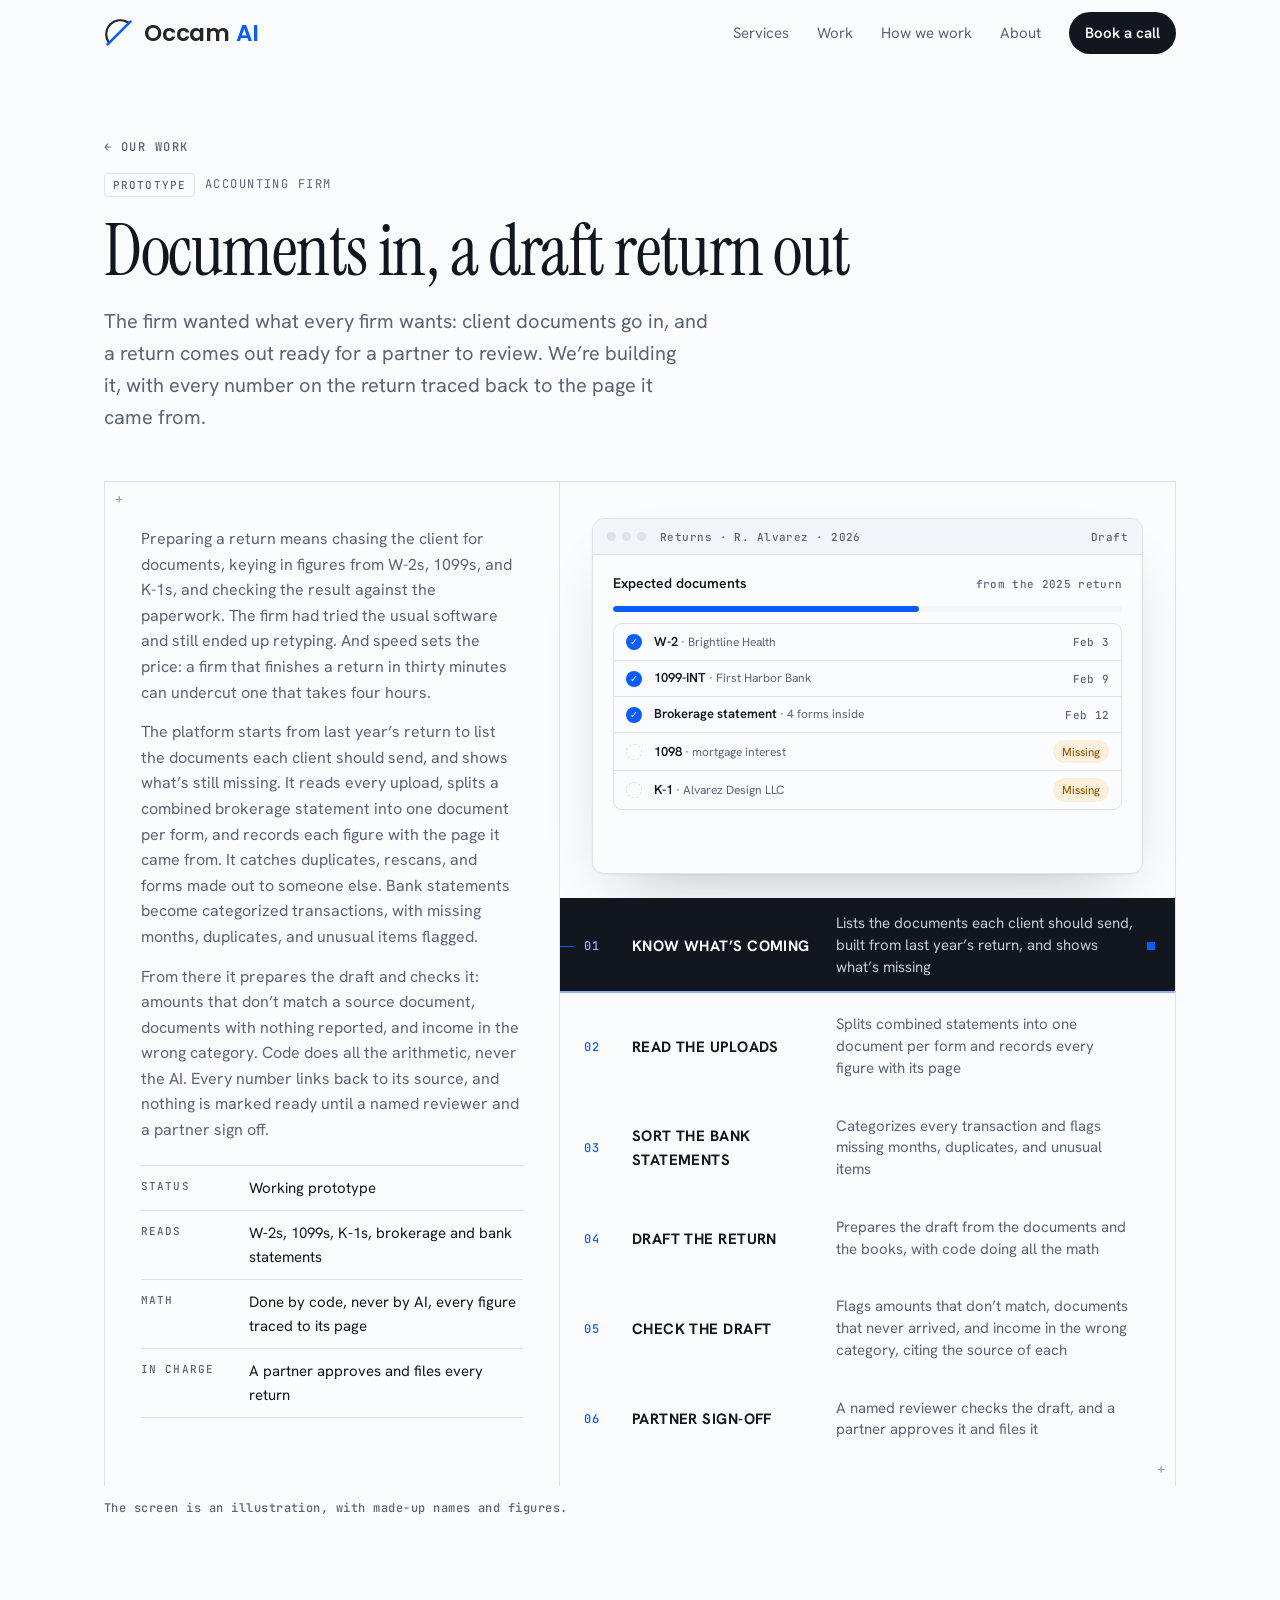
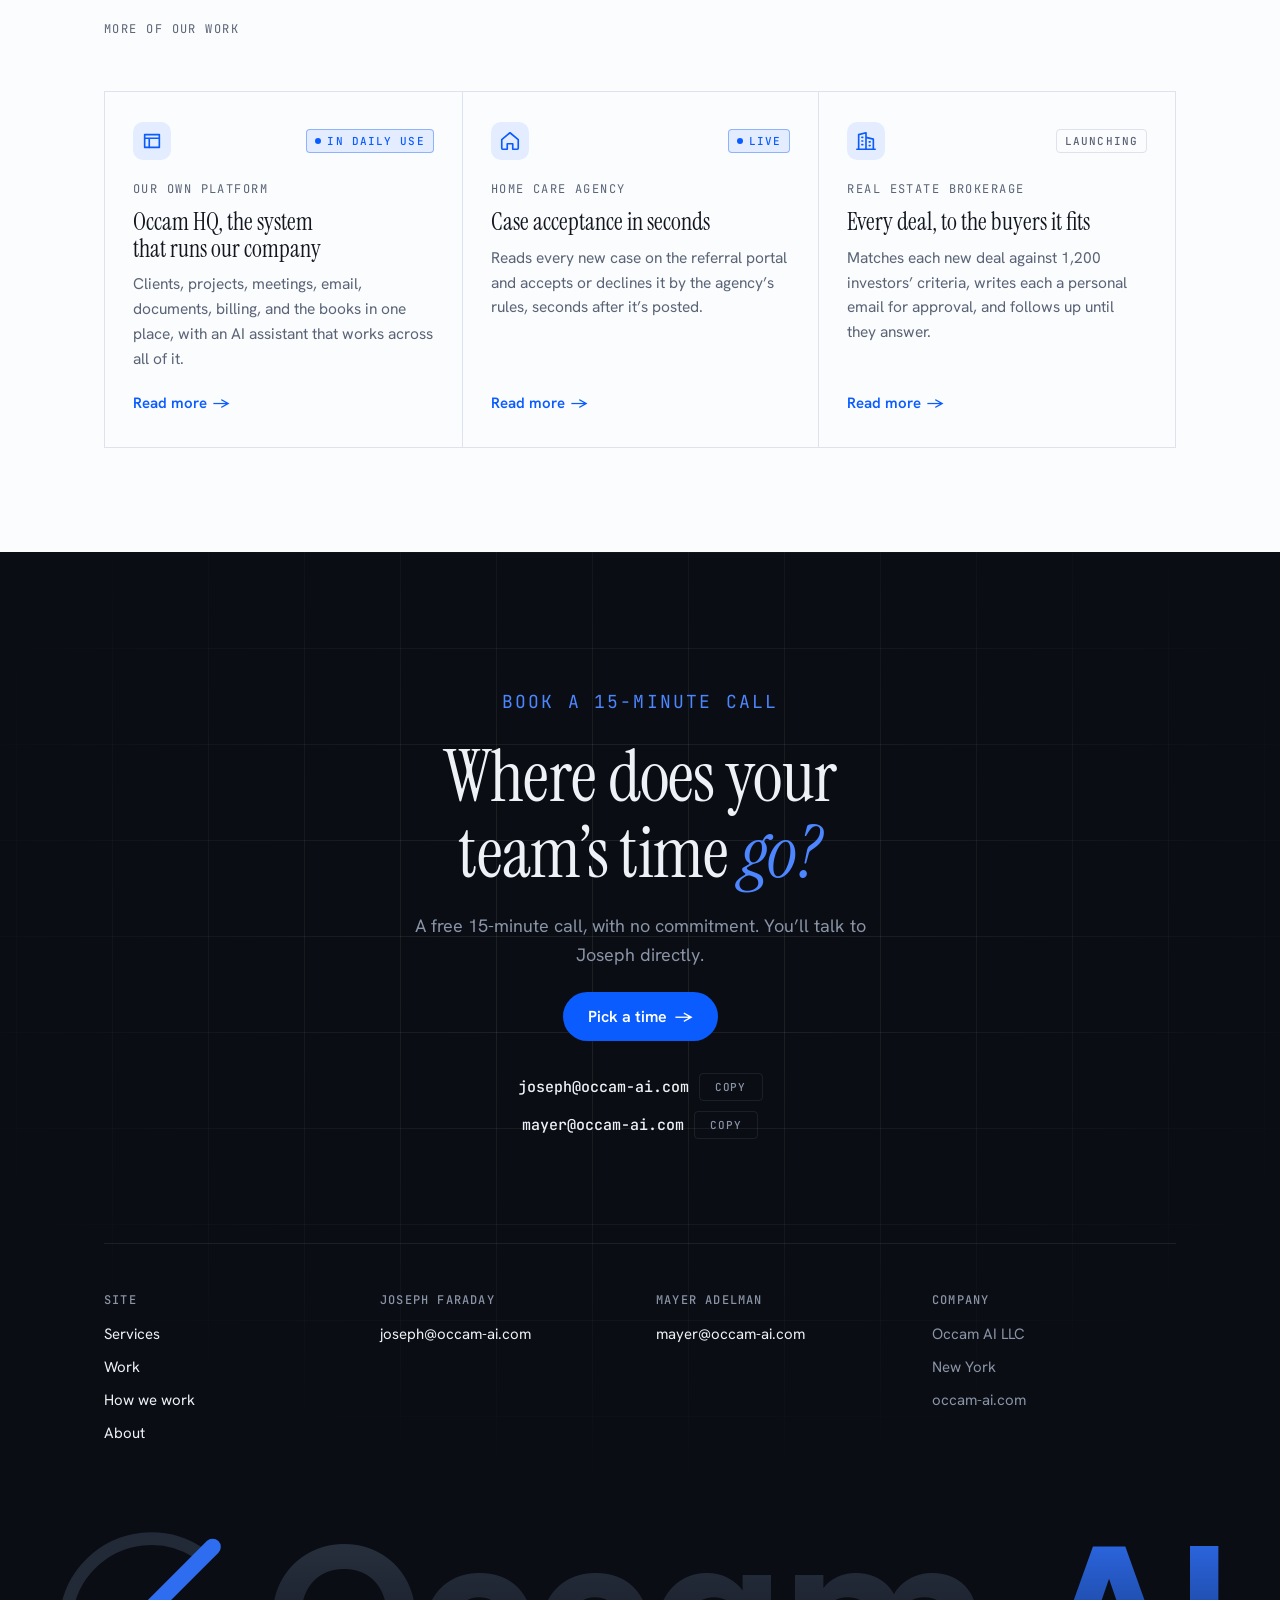
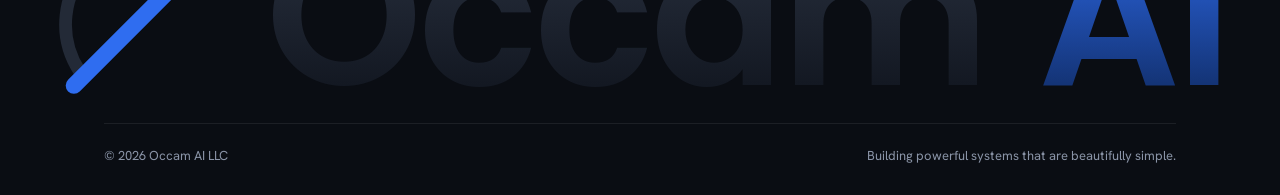
==== commit 6f0c3319: "Show the real Occam HQ, and rewrite the case studies from the projects themselves The HQ page is now" ====
--- a/work/accounting/index.html
+++ b/work/accounting/index.html
@@ -4,9 +4,9 @@
 <meta charset="utf-8">
 <meta name="viewport" content="width=device-width, initial-scale=1, viewport-fit=cover">
 <title>Tax returns for an accounting firm | Occam AI</title>
-<meta name="description" content="One platform that tracks each client's documents, reads them, drafts the return, and flags anything that doesn't match, so the firm's people spend their time on review.">
+<meta name="description" content="The firm wanted what every firm wants: client documents go in, and a return comes out ready for a partner to review. We're building it, with every number on the return traced back to the page it came from.">
 <meta property="og:title" content="Tax returns for an accounting firm | Occam AI">
-<meta property="og:description" content="One platform that tracks each client's documents, reads them, drafts the return, and flags anything that doesn't match, so the firm's people spend their time on review.">
+<meta property="og:description" content="The firm wanted what every firm wants: client documents go in, and a return comes out ready for a partner to review. We're building it, with every number on the return traced back to the page it came from.">
 <meta property="og:type" content="article">
 <meta property="og:url" content="https://occam-ai.com/work/accounting/">
 <meta property="og:site_name" content="Occam AI">
@@ -42,9 +42,9 @@
   <div class="wrap">
     <div class="page-head">
       <a class="crumb" href="/#work">&larr; Our work</a>
-      <div class="case-meta"><span class="tag">In progress</span><p class="eyebrow">Accounting firm</p></div>
-      <h1>From client documents to a return ready for review</h1>
-      <p class="lede">One platform that tracks each client&rsquo;s documents, reads them, drafts the return, and flags anything that doesn&rsquo;t match, so the firm&rsquo;s people spend their time on review.</p>
+      <div class="case-meta"><span class="tag">Prototype</span><p class="eyebrow">Accounting firm</p></div>
+      <h1>Documents in, a draft return out</h1>
+      <p class="lede">The firm wanted what every firm wants: client documents go in, and a return comes out ready for a partner to review. We&rsquo;re building it, with every number on the return traced back to the page it came from.</p>
     </div>
   </div>
 
@@ -53,11 +53,13 @@
       <article class="case reveal">
         <div class="case-info">
           <div class="sticky">
-            <p>Preparing a return means collecting documents, keying in figures, and checking the result against the paperwork. We are building one platform for the firm that tracks each client&rsquo;s documents, reads them, prepares the draft, and flags anything that doesn&rsquo;t match. A partner reviews and files every return.</p>
-            <p>Client data stays in an account the firm controls, and every action is recorded in an audit log.</p>
+            <p>Preparing a return means chasing the client for documents, keying in figures from W-2s, 1099s, and K-1s, and checking the result against the paperwork. The firm had tried the usual software and still ended up retyping. And speed sets the price: a firm that finishes a return in thirty minutes can undercut one that takes four hours.</p>
+            <p>The platform starts from last year&rsquo;s return to list the documents each client should send, and shows what&rsquo;s still missing. It reads every upload, splits a combined brokerage statement into one document per form, and records each figure with the page it came from. It catches duplicates, rescans, and forms made out to someone else. Bank statements become categorized transactions, with missing months, duplicates, and unusual items flagged.</p>
+            <p>From there it prepares the draft and checks it: amounts that don&rsquo;t match a source document, documents with nothing reported, and income in the wrong category. Code does all the arithmetic, never the AI. Every number links back to its source, and nothing is marked ready until a named reviewer and a partner sign off.</p>
             <dl class="case-facts">
-              <div><dt>Status</dt><dd>In progress</dd></div>
-              <div><dt>Runs in</dt><dd>An account the firm controls</dd></div>
+              <div><dt>Status</dt><dd>Working prototype</dd></div>
+              <div><dt>Reads</dt><dd>W-2s, 1099s, K-1s, brokerage and bank statements</dd></div>
+              <div><dt>Math</dt><dd>Done by code, never by AI, every figure traced to its page</dd></div>
               <div><dt>In charge</dt><dd>A partner approves and files every return</dd></div>
             </dl>
           </div>
@@ -67,31 +69,31 @@
           <div class="chrome"><i></i><i></i><i></i><span class="t">Returns &middot; R. Alvarez &middot; 2026</span><span class="r">Draft</span></div>
           <div class="panes">
             <div class="pane">
-              <div class="ph st"><b>Documents</b><span class="mono">3 of 5 received</span></div>
+              <div class="ph st"><b>Expected documents</b><span class="mono">from the 2025 return</span></div>
               <div class="track st" style="--i:1;--w:60%"><i></i></div>
               <div class="rows" style="--cols:16px minmax(0,1fr) auto">
                 <div class="row st" style="--i:2"><span class="ok">&#10003;</span><span class="v">W-2 <small>&middot; Brightline Health</small></span><span class="mono">Feb 3</span></div>
                 <div class="row st" style="--i:3"><span class="ok">&#10003;</span><span class="v">1099-INT <small>&middot; First Harbor Bank</small></span><span class="mono">Feb 9</span></div>
-                <div class="row st" style="--i:4"><span class="ok">&#10003;</span><span class="v">Brokerage statement <small>&middot; 1099-B</small></span><span class="mono">Feb 12</span></div>
-                <div class="row st" style="--i:5"><span class="ok o"></span><span class="v">1098 <small>&middot; mortgage interest</small></span><span class="chip a">Reminder sent</span></div>
-                <div class="row st" style="--i:6"><span class="ok o"></span><span class="v">K-1 <small>&middot; Alvarez Design LLC</small></span><span class="chip g">Missing</span></div>
-              </div>
-            </div>
-            <div class="pane">
-              <div class="ph st"><b>W-2 &middot; Brightline Health</b><span class="chip b">14 fields read</span></div>
+                <div class="row st" style="--i:4"><span class="ok">&#10003;</span><span class="v">Brokerage statement <small>&middot; 4 forms inside</small></span><span class="mono">Feb 12</span></div>
+                <div class="row st" style="--i:5"><span class="ok o"></span><span class="v">1098 <small>&middot; mortgage interest</small></span><span class="chip a">Missing</span></div>
+                <div class="row st" style="--i:6"><span class="ok o"></span><span class="v">K-1 <small>&middot; Alvarez Design LLC</small></span><span class="chip a">Missing</span></div>
+              </div>
+            </div>
+            <div class="pane">
+              <div class="ph st"><b>Brokerage statement</b><span class="chip b">Split into 4 forms</span></div>
               <div class="read">
                 <div class="doc st" style="--i:1"><span class="h"></span><span style="--w:70%"></span><span style="--w:90%"></span><span></span><span style="--w:45%"></span><span style="--w:80%"></span><span style="--w:62%"></span><span></span><span style="--w:76%"></span><span style="--w:54%"></span><span style="--w:88%"></span><span style="--w:40%"></span><span style="--w:72%"></span><i class="scan"></i></div>
-                <div class="rows" style="--cols:minmax(0,1fr) auto">
-                  <div class="row st fl" style="--i:2"><span class="k">Box 1 &middot; Wages</span><span class="v">$84,210.00</span></div>
-                  <div class="row st fl" style="--i:3"><span class="k">Box 2 &middot; Federal tax withheld</span><span class="v">$11,846.00</span></div>
-                  <div class="row st fl" style="--i:4"><span class="k">Box 12a &middot; 401(k)</span><span class="v">$9,500.00</span></div>
-                  <div class="row st fl" style="--i:5"><span class="k">Box 16 &middot; State wages</span><span class="v">$84,210.00</span></div>
-                  <div class="row st fl" style="--i:6"><span class="k">Box 17 &middot; State tax</span><span class="v">$4,512.00</span></div>
+                <div class="rows" style="--cols:minmax(0,1fr) auto auto">
+                  <div class="row st fl" style="--i:2"><span class="k">1099-DIV &middot; ordinary dividends</span><span class="v">$2,118.40</span><span class="mono">p. 3</span></div>
+                  <div class="row st fl" style="--i:3"><span class="k">1099-INT &middot; interest</span><span class="v">$212.06</span><span class="mono">p. 5</span></div>
+                  <div class="row st fl" style="--i:4"><span class="k">1099-B &middot; short-term gain</span><span class="v">$1,402.55</span><span class="mono">p. 7</span></div>
+                  <div class="row st fl" style="--i:5"><span class="k">1099-B &middot; long-term gain</span><span class="v">$2,502.70</span><span class="mono">p. 9</span></div>
+                  <div class="row st fl" style="--i:6"><span class="k">Account number</span><span class="v">&bull;&bull;&bull;&bull; 4471</span><span class="mono">masked</span></div>
                 </div>
               </div>
             </div>
             <div class="pane">
-              <div class="ph st"><b>Bank transactions</b><span class="mono">1,284 categorized</span></div>
+              <div class="ph st"><b>Bank statements</b><span class="mono">12 months &middot; 1,284 transactions</span></div>
               <div class="rows" style="--cols:96px minmax(0,1fr) 42px">
                 <div class="row st" style="--i:1"><span class="k">Payroll</span><span class="track" style="--w:88%"><i></i></span><span class="mono">412</span></div>
                 <div class="row st" style="--i:2"><span class="k">Rent</span><span class="track" style="--w:30%"><i></i></span><span class="mono">24</span></div>
@@ -99,50 +101,51 @@
                 <div class="row st" style="--i:4"><span class="k">Travel</span><span class="track" style="--w:40%"><i></i></span><span class="mono">97</span></div>
                 <div class="row st" style="--i:5"><span class="k">Meals</span><span class="track" style="--w:64%"><i></i></span><span class="mono">235</span></div>
               </div>
-              <div class="chips st" style="--i:7"><span class="chip a">2 possible duplicates</span><span class="chip a">No August statement</span><span class="chip g">Software +38% on 2025</span></div>
-            </div>
-            <div class="pane">
-              <div class="ph st"><b>Form 1040 &middot; draft</b><span class="mono">from 3 documents and the books</span></div>
-              <div class="rows" style="--cols:minmax(0,1fr) auto">
-                <div class="row st" style="--i:1"><span class="k">Wages</span><span class="v" data-to="84210">84,210</span></div>
-                <div class="row st" style="--i:2"><span class="k">Taxable interest</span><span class="v" data-to="642">642</span></div>
-                <div class="row st" style="--i:3"><span class="k">Capital gains</span><span class="v" data-to="3905">3,905</span></div>
-                <div class="row st" style="--i:4"><span class="k">Business income &middot; Schedule C</span><span class="v" data-to="41370">41,370</span></div>
-                <div class="row st fl" style="--i:6"><span class="v">Total income</span><span class="v" data-to="130127">130,127</span></div>
-              </div>
-            </div>
-            <div class="pane">
-              <div class="ph st"><b>Checks</b><span class="chip a">3 flags</span></div>
+              <div class="chips st" style="--i:7"><span class="chip a">August statement missing</span><span class="chip a">2 possible duplicates</span><span class="chip a">$3,180 equipment</span></div>
+            </div>
+            <div class="pane">
+              <div class="ph st"><b>Form 1040 &middot; draft</b><span class="mono">every line linked to its source</span></div>
+              <div class="rows" style="--cols:minmax(0,1fr) auto auto">
+                <div class="row st" style="--i:1"><span class="k">Wages</span><span class="v" data-to="84210">84,210</span><span class="mono">W-2</span></div>
+                <div class="row st" style="--i:2"><span class="k">Taxable interest</span><span class="v" data-to="642">642</span><span class="mono">2 forms</span></div>
+                <div class="row st" style="--i:3"><span class="k">Capital gains</span><span class="v" data-to="3905">3,905</span><span class="mono">1099-B</span></div>
+                <div class="row st" style="--i:4"><span class="k">Business income &middot; Schedule C</span><span class="v" data-to="41370">41,370</span><span class="mono">books</span></div>
+                <div class="row st fl" style="--i:6"><span class="v">Total income</span><span class="v" data-to="130127">130,127</span><span class="mono">sum</span></div>
+              </div>
+            </div>
+            <div class="pane">
+              <div class="ph st"><b>Checks</b><span class="chip a">3 to review</span></div>
               <div class="rows multi" style="--cols:16px minmax(0,1fr)">
-                <div class="row st" style="--i:1"><span class="ok a">!</span><span class="v">Interest is $642 on the draft, $662 on the 1099-INT <small>&middot; First Harbor Bank 1099-INT</small></span></div>
-                <div class="row st" style="--i:2"><span class="ok a">!</span><span class="v">K-1 not received yet <small>&middot; Alvarez Design LLC</small></span></div>
-                <div class="row st" style="--i:3"><span class="ok a">!</span><span class="v">$1,240 &ldquo;Equipment&rdquo; may need depreciating <small>&middot; bank, Mar 14</small></span></div>
+                <div class="row st" style="--i:1"><span class="ok a">!</span><span class="v">Interest is $642 on the draft and $662 across the 1099s <small>&middot; First Harbor Bank 1099-INT, p. 1</small></span></div>
+                <div class="row st" style="--i:2"><span class="ok a">!</span><span class="v">K-1 from Alvarez Design LLC was on last year&rsquo;s return and hasn&rsquo;t arrived</span></div>
+                <div class="row st" style="--i:3"><span class="ok a">!</span><span class="v">$3,180 &ldquo;equipment&rdquo; may need depreciating <small>&middot; bank, Mar 14</small></span></div>
                 <div class="row st" style="--i:4"><span class="ok">&#10003;</span><span>Wages and withholding match the W-2</span></div>
-                <div class="row st" style="--i:5"><span class="ok">&#10003;</span><span>Capital gains match the 1099-B</span></div>
-              </div>
-            </div>
-            <div class="pane">
-              <div class="ph st"><b>Review</b><span class="mono">R. Alvarez &middot; 2026</span></div>
+                <div class="row st" style="--i:5"><span class="ok">&#10003;</span><span>Gains match the 1099-B, short and long term</span></div>
+              </div>
+            </div>
+            <div class="pane">
+              <div class="ph st"><b>Sign-off</b><span class="mono">R. Alvarez &middot; 2026</span></div>
               <div class="tl">
                 <div class="st" style="--i:1"><span class="mono">Feb 18</span><b>Draft prepared</b><span class="ok">&#10003;</span></div>
-                <div class="st" style="--i:2"><span class="mono">Feb 19</span><b>Flags resolved, 3 of 3</b><span class="ok">&#10003;</span></div>
+                <div class="st" style="--i:2"><span class="mono">Feb 19</span><b>Checks resolved, 3 of 3</b><span class="ok">&#10003;</span></div>
                 <div class="st" style="--i:3"><span class="mono">Feb 19</span><b>Reviewed by J. Park</b><span class="ok">&#10003;</span></div>
                 <div class="st" style="--i:4"><span class="mono">Feb 20</span><b>Approved by S. Klein, partner</b><span class="ok">&#10003;</span></div>
               </div>
-              <div class="ph st" style="--i:6;justify-content:flex-end;gap:8px"><span class="mono">Only a partner can submit</span><span class="btnx p">Submit return</span></div>
-            </div>
-          </div>
-        </div>
-        <ol class="flow" aria-label="How the accounting platform works">
-          <li><span class="n">01</span><strong>Track the documents</strong><span class="d">Lists what each client is expected to send and shows what is still missing</span><span class="dot" aria-hidden="true"></span></li>
-          <li><span class="n">02</span><strong>Read the uploads</strong><span class="d">Reads W-2s, 1099s, K-1s, and bank and brokerage statements, and pulls out the figures</span><span class="dot" aria-hidden="true"></span></li>
-          <li><span class="n">03</span><strong>Analyze the books</strong><span class="d">Categorizes every bank transaction, flags duplicates and gaps, and compares the year against prior years</span><span class="dot" aria-hidden="true"></span></li>
-          <li><span class="n">04</span><strong>Draft the return</strong><span class="d">Prepares a draft return from the documents and the books</span><span class="dot" aria-hidden="true"></span></li>
-          <li><span class="n">05</span><strong>Check the draft</strong><span class="d">Flags amounts that don&rsquo;t match a source document, items that are missing, and likely misclassifications, and names the document behind each flag</span><span class="dot" aria-hidden="true"></span></li>
-          <li><span class="n">06</span><strong>Partner sign-off</strong><span class="d">Staff review the draft, a partner approves it, and a partner always presses submit</span><span class="dot" aria-hidden="true"></span></li>
+              <div class="ph st" style="--i:6;justify-content:flex-end;gap:8px"><span class="mono">Only a partner can file</span><span class="btnx p">File return</span></div>
+            </div>
+          </div>
+        </div>
+        <ol class="flow" aria-label="How the tax return platform works">
+          <li><span class="n">01</span><strong>Know what&rsquo;s coming</strong><span class="d">Lists the documents each client should send, built from last year&rsquo;s return, and shows what&rsquo;s missing</span><span class="dot" aria-hidden="true"></span></li>
+          <li><span class="n">02</span><strong>Read the uploads</strong><span class="d">Splits combined statements into one document per form and records every figure with its page</span><span class="dot" aria-hidden="true"></span></li>
+          <li><span class="n">03</span><strong>Sort the bank statements</strong><span class="d">Categorizes every transaction and flags missing months, duplicates, and unusual items</span><span class="dot" aria-hidden="true"></span></li>
+          <li><span class="n">04</span><strong>Draft the return</strong><span class="d">Prepares the draft from the documents and the books, with code doing all the math</span><span class="dot" aria-hidden="true"></span></li>
+          <li><span class="n">05</span><strong>Check the draft</strong><span class="d">Flags amounts that don&rsquo;t match, documents that never arrived, and income in the wrong category, citing the source of each</span><span class="dot" aria-hidden="true"></span></li>
+          <li><span class="n">06</span><strong>Partner sign-off</strong><span class="d">A named reviewer checks the draft, and a partner approves it and files it</span><span class="dot" aria-hidden="true"></span></li>
         </ol>
         </div>
       </article>
+      <p class="shot-note">The screen is an illustration, with made-up names and figures.</p>
     </div>
   </section>
 
@@ -153,22 +156,22 @@
         <a class="proj" href="/work/occam-hq/">
           <div class="proj-top"><svg viewBox="0 0 24 24" aria-hidden="true"><path d="M4 5h16v14H4z"/><path d="M4 9h16M9 9v10"/></svg><span class="tag live">In daily use</span></div>
           <p class="eyebrow">Our own platform</p>
-          <h3>Occam HQ, the system we run Occam&nbsp;AI&nbsp;on</h3>
-          <p>Every client, meeting, document, email, invoice, and payment in one place, with an assistant that does the work.</p>
+          <h3>Occam HQ, the system that runs our company</h3>
+          <p>Clients, projects, meetings, email, documents, billing, and the books in one place, with an AI assistant that works across all of it.</p>
           <span class="more">Read more <span class="arrow" aria-hidden="true">&rarr;</span></span>
         </a>
         <a class="proj" href="/work/home-care/">
-          <div class="proj-top"><svg viewBox="0 0 24 24" aria-hidden="true"><path d="M3 10.5 12 3l9 7.5V20a1 1 0 0 1-1 1h-5v-6H9v6H4a1 1 0 0 1-1-1z"/></svg><span class="tag live">Built</span></div>
+          <div class="proj-top"><svg viewBox="0 0 24 24" aria-hidden="true"><path d="M3 10.5 12 3l9 7.5V20a1 1 0 0 1-1 1h-5v-6H9v6H4a1 1 0 0 1-1-1z"/></svg><span class="tag live">Live</span></div>
           <p class="eyebrow">Home care agency</p>
-          <h3>Case acceptance, around the clock</h3>
-          <p>Reads every new case posted to the care portals and accepts or declines it by the agency&rsquo;s own rules, within seconds.</p>
+          <h3>Case acceptance in seconds</h3>
+          <p>Reads every new case on the referral portal and accepts or declines it by the agency&rsquo;s rules, seconds after it&rsquo;s posted.</p>
           <span class="more">Read more <span class="arrow" aria-hidden="true">&rarr;</span></span>
         </a>
         <a class="proj" href="/work/real-estate/">
-          <div class="proj-top"><svg viewBox="0 0 24 24" aria-hidden="true"><path d="M4 21V5l8-2v18M12 8l8 2v11M2 21h20M7.5 8h1M7.5 12h1M7.5 16h1M15.5 13h1M15.5 17h1"/></svg><span class="tag">In progress</span></div>
+          <div class="proj-top"><svg viewBox="0 0 24 24" aria-hidden="true"><path d="M4 21V5l8-2v18M12 8l8 2v11M2 21h20M7.5 8h1M7.5 12h1M7.5 16h1M15.5 13h1M15.5 17h1"/></svg><span class="tag">Launching</span></div>
           <p class="eyebrow">Real estate brokerage</p>
-          <h3>Every new deal, to the buyers it fits</h3>
-          <p>Reads each new deal, ranks the investors it fits, and tracks every reply, with a broker approving each email.</p>
+          <h3>Every deal, to the buyers it fits</h3>
+          <p>Matches each new deal against 1,200 investors&rsquo; criteria, writes each a personal email for approval, and follows up until they answer.</p>
           <span class="more">Read more <span class="arrow" aria-hidden="true">&rarr;</span></span>
         </a>
       </div>
--- a/site.css
+++ b/site.css
@@ -380,21 +380,15 @@
 .more { display: inline-flex; align-items: center; gap: 6px; font-weight: 600; font-size: 15px; color: var(--accent); text-decoration: none; }
 .more .arrow { transition: transform .15s; }
 a:hover > .more .arrow, .more:hover .arrow { transform: translateX(3px); }
-.feature { display: grid; grid-template-columns: minmax(0, .9fr) minmax(0, 1.1fr); border: 1px solid var(--line); }
+.feature { display: grid; grid-template-columns: minmax(0, .78fr) minmax(0, 1.22fr); border: 1px solid var(--line); }
 .feature-info { padding: 44px 36px; display: grid; gap: 16px; align-content: center; }
 .feature-info h3 { font-family: var(--font-display); font-weight: 400; font-size: clamp(30px, 3.2vw, 40px); line-height: 1.06; }
 .feature-info p { color: var(--muted); font-size: 16px; }
 .feature-info .more { margin-top: 6px; }
-.feature-shot { padding: 40px 36px; background: var(--surface); border-left: 1px solid var(--line); display: grid; align-content: center; min-width: 0; }
-.hq { display: grid; grid-template-columns: 112px minmax(0, 1fr); }
-.hq-nav { list-style: none; margin: 0; padding: 14px 10px; border-right: 1px solid var(--line); display: grid; gap: 2px; align-content: start; }
-.hq-nav li { padding: 5px 10px; border-radius: 6px; font-size: 12.5px; color: var(--muted); }
-.hq-nav li.on { background: var(--accent-soft); color: var(--accent); font-weight: 600; }
-.hq .pane { position: relative; display: flex; inset: auto; }
+.feature-shot { padding: 36px 32px; background: var(--surface); border-left: 1px solid var(--line); display: grid; align-content: center; min-width: 0; }
 .ask { display: grid; grid-template-columns: auto minmax(0, 1fr) auto; gap: 10px; align-items: center; padding: 9px 10px 9px 9px; border-radius: 10px; border: 1px solid color-mix(in srgb, var(--accent) 35%, var(--line)); background: color-mix(in srgb, var(--accent-soft) 60%, var(--bg)); }
 .ask .v { font-weight: 500; font-size: 12.5px; line-height: 1.4; white-space: normal; }
 .ask-mark { width: 24px; height: 24px; border-radius: 7px; background: var(--accent); color: #fff; display: grid; place-items: center; font: 700 10px var(--font-mono); }
-@container (max-width: 440px) { .hq { grid-template-columns: minmax(0, 1fr); } .hq-nav { display: none; } }
 .projects { display: grid; grid-template-columns: repeat(3, 1fr); border: 1px solid var(--line); border-top: 0; }
 .proj { display: flex; flex-direction: column; gap: 10px; padding: 30px 28px 32px; text-decoration: none; color: var(--fg); min-width: 0; transition: background .2s; }
 .proj + .proj { border-left: 1px solid var(--line); }
@@ -429,6 +423,50 @@
 .next { padding-block: 0 104px; }
 .next .projects { border-top: 1px solid var(--line); }
 .next .proj h3 { font-size: 24px; }
+
+/* Screenshots of our own platform, in a browser frame; light or dark to match the visitor. */
+.shot { margin: 0; display: grid; gap: 12px; min-width: 0; text-decoration: none; color: inherit; }
+a.shot .shot-frame { transition: transform .25s ease, box-shadow .25s ease; }
+a.shot:hover .shot-frame { transform: translateY(-3px); }
+.shot-frame { border: 1px solid var(--line); border-radius: 12px; overflow: hidden; background: var(--bg); box-shadow: var(--shadow); }
+.shot-bar { display: flex; align-items: center; gap: 6px; height: 30px; padding: 0 12px; border-bottom: 1px solid var(--line); background: var(--surface); font: 500 10.5px var(--font-mono); color: var(--muted); }
+.shot-bar i { width: 8px; height: 8px; border-radius: 50%; background: var(--line); }
+.shot-bar span { margin: 0 auto; padding-right: 30px; }
+.shot img { display: block; width: 100%; height: auto; }
+.shot figcaption { font-size: 14px; color: var(--muted); }
+.shot-note { margin-top: 14px; font: 500 12px var(--font-mono); letter-spacing: .04em; color: var(--muted); }
+.shot-hero { margin-bottom: 8px; }
+.tour { padding-top: 88px; }
+.tour-row { display: grid; grid-template-columns: minmax(0, .8fr) minmax(0, 1.45fr); gap: 56px; align-items: center; padding-block: 56px; border-top: 1px solid var(--line); }
+.tour-row:first-child { border-top: 0; padding-top: 0; }
+.tour-row.flip { grid-template-columns: minmax(0, 1.45fr) minmax(0, .8fr); }
+.tour-row.flip .tour-text { order: 2; }
+.tour-text { display: grid; gap: 14px; align-content: center; }
+.tour-text h2 { font-size: clamp(30px, 3.4vw, 42px); }
+.tour-text p:not(.eyebrow) { color: var(--muted); font-size: 16.5px; }
+.points { list-style: none; margin: 4px 0 0; padding: 0; display: grid; gap: 8px; font-size: 15px; }
+.points li { position: relative; padding-left: 20px; }
+.points li::before { content: ""; position: absolute; left: 0; top: .62em; width: 8px; height: 8px; background: var(--accent); }
+.tour-ai { grid-template-columns: minmax(0, .75fr) minmax(0, 1.5fr); }
+.shot-pair { display: grid; grid-template-columns: 1fr 1fr; gap: 24px; align-items: start; min-width: 0; }
+@media (max-width: 560px) { .shot-pair { grid-template-columns: 1fr; } }
+.trust { display: grid; grid-template-columns: repeat(4, 1fr); border: 1px solid var(--line); background: var(--bg); }
+.trust > div { padding: 28px 24px 30px; display: grid; gap: 10px; align-content: start; }
+.trust > div + div { border-left: 1px solid var(--line); }
+.trust h3 { font-size: 17px; }
+.trust p { color: var(--muted); font-size: 15px; }
+.carry { display: grid; grid-template-columns: 1fr 1fr; gap: 48px; align-items: start; }
+.carry > div:first-child { display: grid; gap: 16px; }
+.feature-shot .shot-frame { box-shadow: var(--shadow); }
+@media (max-width: 960px) {
+  .tour-row, .tour-row.flip, .tour-ai { grid-template-columns: 1fr; gap: 28px; padding-block: 44px; }
+  .tour-row.flip .tour-text { order: 0; }
+  .trust { grid-template-columns: 1fr 1fr; }
+  .trust > div:nth-child(3) { border-left: 0; }
+  .trust > div:nth-child(n+3) { border-top: 1px solid var(--line); }
+  .carry { grid-template-columns: 1fr; gap: 20px; }
+}
+@media (max-width: 560px) { .trust { grid-template-columns: 1fr; } .trust > div + div { border-left: 0; border-top: 1px solid var(--line); } }
 
 /* Service drawings */
 .viz { display: block; width: 100%; height: auto; margin: 0 0 18px; overflow: visible; }
